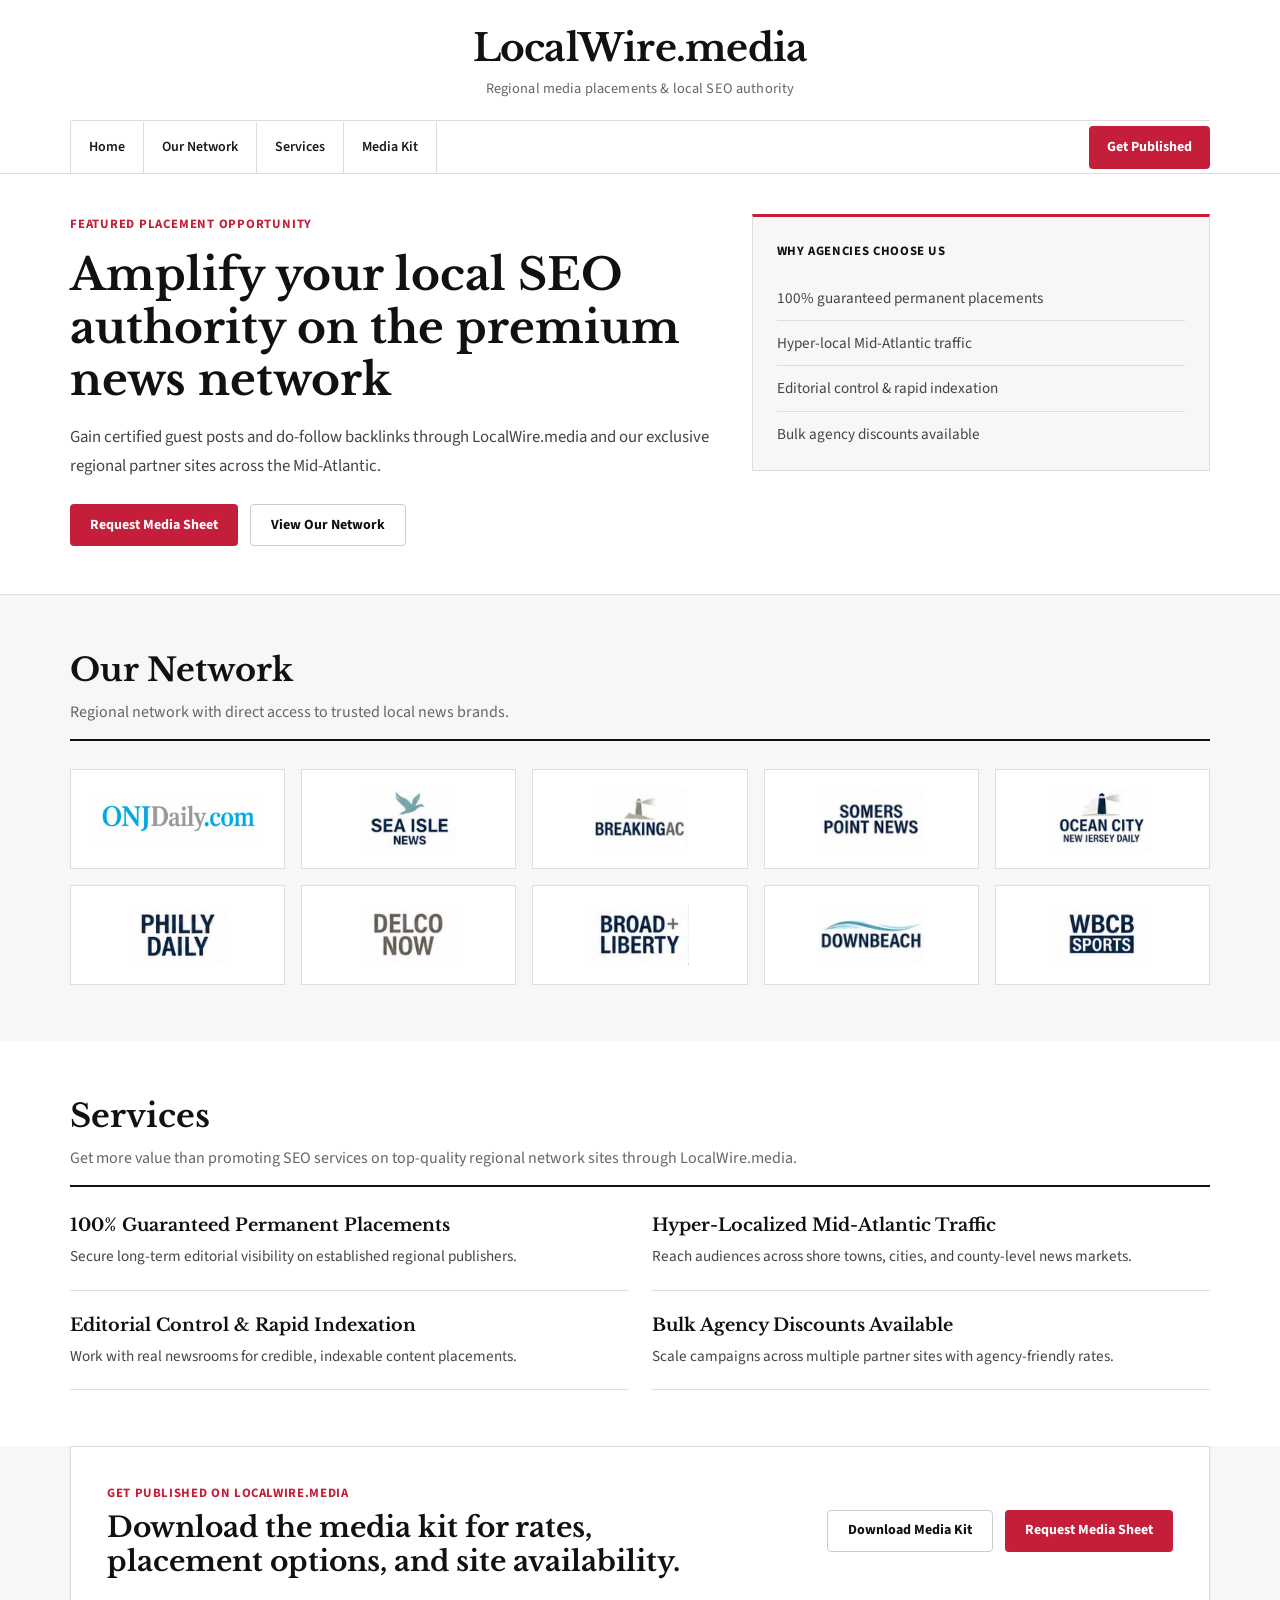
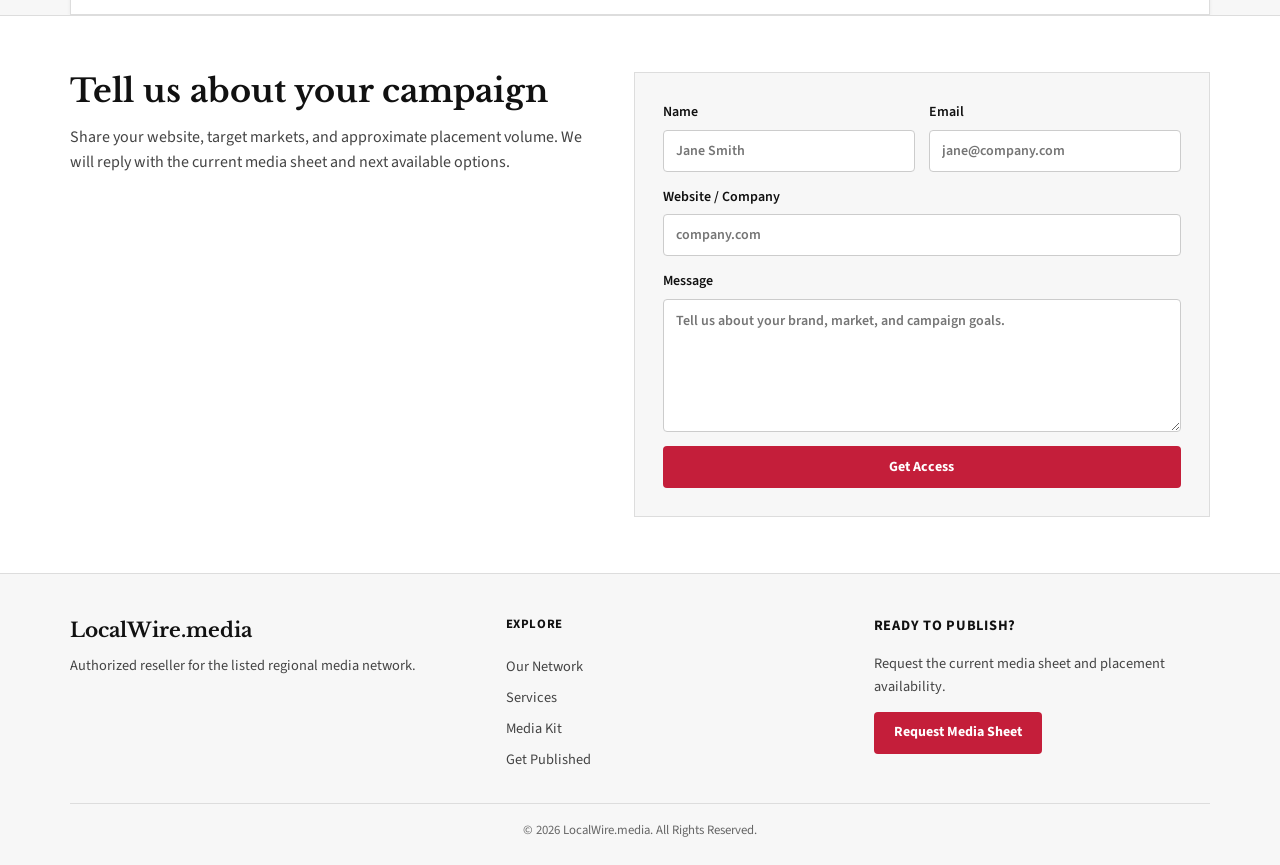
==== index.html @ 9fa38084 "Redesign landing page with Artist Weekly-inspired magazine layout Co-authored-by: Cursor <cursoragen" ====
<!DOCTYPE html>
<html lang="en">
  <head>
    <meta charset="UTF-8" />
    <meta name="viewport" content="width=device-width, initial-scale=1.0" />
    <meta
      name="description"
      content="Request curated media placements, local SEO visibility, and authority-building outreach on LocalWire.media and our Mid-Atlantic regional news network."
    />
    <title>LocalWire.media | Regional Media Placements</title>
    <link rel="canonical" href="https://www.localwire.media/" />
    <link rel="icon" href="assets/favicon.svg" type="image/svg+xml" />
    <meta property="og:type" content="website" />
    <meta property="og:url" content="https://www.localwire.media/" />
    <meta property="og:title" content="LocalWire.media | Regional Media Placements" />
    <meta
      property="og:description"
      content="Gain certified guest posts and do-follow backlinks through LocalWire.media and our exclusive regional partner sites."
    />
    <meta property="og:image" content="https://www.localwire.media/assets/localwire-news-logo.svg" />
    <meta name="twitter:card" content="summary" />
    <meta name="twitter:title" content="LocalWire.media | Regional Media Placements" />
    <meta
      name="twitter:description"
      content="Gain certified guest posts and do-follow backlinks through LocalWire.media and our exclusive regional partner sites."
    />
    <meta name="twitter:image" content="https://www.localwire.media/assets/localwire-news-logo.svg" />
    <link rel="preconnect" href="https://fonts.googleapis.com" />
    <link rel="preconnect" href="https://fonts.gstatic.com" crossorigin />
    <link
      href="https://fonts.googleapis.com/css2?family=Libre+Baskerville:wght@400;700&family=Source+Sans+3:wght@400;600;700&display=swap"
      rel="stylesheet"
    />
    <link rel="stylesheet" href="styles.css" />
  </head>
  <body>
    <a class="skip-link" href="#main-content">Skip to main content</a>

    <header class="site-header">
      <div class="container header-brand">
        <a class="brand" href="#top" aria-label="LocalWire.media home">
          <span class="brand-wordmark">LocalWire<span class="brand-tld">.media</span></span>
          <span class="brand-tagline">Regional media placements &amp; local SEO authority</span>
        </a>
      </div>
      <nav class="nav-bar" aria-label="Primary navigation">
        <div class="container nav-inner">
          <div class="nav-links" aria-label="Page sections">
            <a href="#top">Home</a>
            <a href="#network">Our Network</a>
            <a href="#services">Services</a>
            <a href="#media-kit">Media Kit</a>
          </div>
          <a class="nav-cta" href="#contact">Get Published</a>
        </div>
      </nav>
    </header>

    <main id="top">
      <section class="hero section" id="main-content" tabindex="-1">
        <div class="container hero-layout">
          <div class="hero-content reveal">
            <p class="trending-label">Featured placement opportunity</p>
            <h1>Amplify your local SEO authority on the premium news network</h1>
            <p class="hero-copy">
              Gain certified guest posts and do-follow backlinks through LocalWire.media and
              our exclusive regional partner sites across the Mid-Atlantic.
            </p>
            <div class="hero-actions">
              <a class="button button-primary" href="#contact">Request Media Sheet</a>
              <a class="button button-secondary" href="#network">View Our Network</a>
            </div>
          </div>
          <aside class="hero-aside reveal" aria-label="Quick highlights">
            <p class="aside-label">Why agencies choose us</p>
            <ul class="aside-list">
              <li>100% guaranteed permanent placements</li>
              <li>Hyper-local Mid-Atlantic traffic</li>
              <li>Editorial control &amp; rapid indexation</li>
              <li>Bulk agency discounts available</li>
            </ul>
          </aside>
        </div>
      </section>

      <section id="network" class="section network-section">
        <div class="container">
          <header class="section-heading reveal">
            <h2>Our Network</h2>
            <p>Regional network with direct access to trusted local news brands.</p>
          </header>
          <div class="logo-grid reveal" aria-label="Regional media network logos">
            <article class="logo-card">
              <img src="assets/ocnjdaily-com.png" alt="OCNJDaily.com logo" width="190" height="66" loading="lazy" decoding="async" />
            </article>
            <article class="logo-card">
              <img src="assets/sea-isle-news.jpg" alt="Sea Isle News logo" width="190" height="66" loading="lazy" decoding="async" />
            </article>
            <article class="logo-card">
              <img src="assets/breakingac.jpg" alt="BreakingAC logo" width="190" height="66" loading="lazy" decoding="async" />
            </article>
            <article class="logo-card">
              <img src="assets/somers-point-news.jpg" alt="Somers Point News logo" width="190" height="66" loading="lazy" decoding="async" />
            </article>
            <article class="logo-card">
              <img src="assets/ocean-city.jpg" alt="Ocean City media partner logo" width="190" height="66" loading="lazy" decoding="async" />
            </article>
            <article class="logo-card">
              <img src="assets/philly-daily.jpg" alt="Philly Daily logo" width="190" height="66" loading="lazy" decoding="async" />
            </article>
            <article class="logo-card">
              <img src="assets/delco-now.jpg" alt="Delco Now logo" width="190" height="66" loading="lazy" decoding="async" />
            </article>
            <article class="logo-card">
              <img src="assets/broad-liberty.jpg" alt="Broad + Liberty logo" width="190" height="66" loading="lazy" decoding="async" />
            </article>
            <article class="logo-card">
              <img src="assets/downbeach.jpg" alt="Downbeach media partner logo" width="190" height="66" loading="lazy" decoding="async" />
            </article>
            <article class="logo-card">
              <img src="assets/wbcb-sports.jpg" alt="WBCB Sports logo" width="190" height="66" loading="lazy" decoding="async" />
            </article>
          </div>
        </div>
      </section>

      <section id="services" class="section benefits-section">
        <div class="container">
          <header class="section-heading reveal">
            <h2>Services</h2>
            <p>
              Get more value than promoting SEO services on top-quality regional network
              sites through LocalWire.media.
            </p>
          </header>
          <div class="benefit-grid">
            <article class="benefit-card reveal">
              <h3>100% Guaranteed Permanent Placements</h3>
              <p>Secure long-term editorial visibility on established regional publishers.</p>
            </article>
            <article class="benefit-card reveal">
              <h3>Hyper-Localized Mid-Atlantic Traffic</h3>
              <p>Reach audiences across shore towns, cities, and county-level news markets.</p>
            </article>
            <article class="benefit-card reveal">
              <h3>Editorial Control &amp; Rapid Indexation</h3>
              <p>Work with real newsrooms for credible, indexable content placements.</p>
            </article>
            <article class="benefit-card reveal">
              <h3>Bulk Agency Discounts Available</h3>
              <p>Scale campaigns across multiple partner sites with agency-friendly rates.</p>
            </article>
          </div>
        </div>
      </section>

      <section id="media-kit" class="section media-kit-section">
        <div class="container publish-banner reveal">
          <div>
            <p class="publish-eyebrow">Get published on LocalWire.media</p>
            <h2>Download the media kit for rates, placement options, and site availability.</h2>
          </div>
          <div class="media-kit-actions">
            <a
              class="button button-outline"
              href="assets/LocalWire-Media-Kit-2026.pdf"
              download="LocalWire-Media-Kit-2026.pdf"
            >
              Download Media Kit
            </a>
            <a class="button button-primary" href="#contact">Request Media Sheet</a>
          </div>
        </div>
      </section>

      <section id="contact" class="section contact-section">
        <div class="container contact-layout">
          <div class="contact-copy reveal">
            <h2>Tell us about your campaign</h2>
            <p>
              Share your website, target markets, and approximate placement volume. We
              will reply with the current media sheet and next available options.
            </p>
          </div>

          <form
            class="lead-form contact-form reveal"
            action="https://api.web3forms.com/submit"
            method="POST"
            data-web3forms-form
          >
            <input
              type="hidden"
              name="access_key"
              value="350863e5-6368-47df-a6b2-18a434739c1e"
            />
            <input type="hidden" name="subject" value="New LocalWire Lead" />
            <input type="hidden" name="from_name" value="LocalWire Media Landing Page" />
            <input type="checkbox" name="botcheck" class="visually-hidden" tabindex="-1" autocomplete="off" />

            <label class="form-field">
              <span>Name</span>
              <input type="text" name="name" placeholder="Jane Smith" required autocomplete="name" />
            </label>
            <label class="form-field">
              <span>Email</span>
              <input type="email" name="email" placeholder="jane@company.com" required autocomplete="email" />
            </label>
            <label class="form-field form-field-wide">
              <span>Website / Company</span>
              <input type="text" name="website_company" placeholder="company.com" required autocomplete="organization" />
            </label>
            <label class="form-field form-field-wide">
              <span>Message</span>
              <textarea
                name="message"
                rows="5"
                placeholder="Tell us about your brand, market, and campaign goals."
                required
              ></textarea>
            </label>
            <button class="button button-primary button-full" type="submit">
              Get Access
            </button>
            <p class="form-status" data-form-status role="status" aria-live="polite"></p>
          </form>
        </div>
      </section>
    </main>

    <footer class="footer">
      <div class="container footer-grid">
        <div class="footer-brand">
          <p class="footer-logo">LocalWire.media</p>
          <p>Authorized reseller for the listed regional media network.</p>
        </div>
        <div class="footer-links">
          <p class="footer-heading">Explore</p>
          <a href="#network">Our Network</a>
          <a href="#services">Services</a>
          <a href="#media-kit">Media Kit</a>
          <a href="#contact">Get Published</a>
        </div>
        <div class="footer-cta">
          <p class="footer-heading">Ready to publish?</p>
          <p>Request the current media sheet and placement availability.</p>
          <a class="button button-primary" href="#contact">Request Media Sheet</a>
        </div>
      </div>
      <div class="container footer-legal">
        <p>&copy; <span data-year></span> LocalWire.media. All Rights Reserved.</p>
      </div>
    </footer>

    <script src="script.js"></script>
  </body>
</html>
---- styles.css ----
:root {
  --ink: #1a1a1a;
  --heading: #111111;
  --body: #444444;
  --muted: #666666;
  --line: #dddddd;
  --line-dark: #cccccc;
  --paper: #ffffff;
  --paper-alt: #f7f7f7;
  --accent: #c41e3a;
  --accent-dark: #a01830;
  --accent-soft: #fdf2f4;
  --white: #ffffff;
  --green: #15803d;
  --green-bg: #ecfdf5;
  --red: #dc2626;
  --red-bg: #fef2f2;
  --container: 1140px;
  --radius: 4px;
  --shadow: 0 1px 4px rgba(0, 0, 0, 0.06);
}

* {
  box-sizing: border-box;
}

html {
  scroll-behavior: smooth;
}

body {
  margin: 0;
  color: var(--body);
  background: var(--paper);
  font-family: "Source Sans 3", ui-sans-serif, system-ui, -apple-system, BlinkMacSystemFont, "Segoe UI",
    sans-serif;
  font-size: 1rem;
  line-height: 1.6;
}

a {
  color: inherit;
  text-decoration: none;
}

a:focus-visible,
button:focus-visible {
  outline: 2px solid var(--accent);
  outline-offset: 2px;
}

.skip-link {
  position: absolute;
  top: -48px;
  left: 16px;
  z-index: 30;
  padding: 10px 14px;
  border-radius: var(--radius);
  color: var(--white);
  background: var(--heading);
  font-size: 0.875rem;
  font-weight: 600;
}

.skip-link:focus {
  top: 16px;
}

#main-content:focus {
  outline: none;
}

.visually-hidden {
  position: absolute;
  width: 1px;
  height: 1px;
  margin: -1px;
  padding: 0;
  border: 0;
  overflow: hidden;
  clip: rect(0, 0, 0, 0);
  white-space: nowrap;
}

button,
input,
textarea {
  font: inherit;
}

.container {
  width: min(100% - 32px, var(--container));
  margin-inline: auto;
}

.section {
  padding: 56px 0;
}

/* Header ? Artist Weekly style centered masthead + nav bar */
.site-header {
  position: sticky;
  top: 0;
  z-index: 20;
  background: var(--paper);
  border-bottom: 1px solid var(--line);
}

.header-brand {
  padding: 28px 0 20px;
  text-align: center;
  border-bottom: 1px solid var(--line);
}

.brand {
  display: inline-flex;
  flex-direction: column;
  align-items: center;
  gap: 8px;
}

.brand-wordmark {
  color: var(--heading);
  font-family: "Libre Baskerville", Georgia, "Times New Roman", serif;
  font-size: clamp(1.75rem, 4vw, 2.35rem);
  font-weight: 700;
  line-height: 1.1;
  letter-spacing: -0.02em;
}

.brand-tld {
  font-weight: 700;
}

.brand-tagline {
  color: var(--muted);
  font-size: 0.9rem;
  font-weight: 400;
  letter-spacing: 0.01em;
}

.nav-bar {
  background: var(--paper);
}

.nav-inner {
  display: flex;
  align-items: center;
  justify-content: space-between;
  gap: 16px;
  min-height: 52px;
}

.nav-links {
  display: flex;
  align-items: center;
  flex-wrap: wrap;
  gap: 0;
}

.nav-links a {
  padding: 14px 18px;
  color: var(--ink);
  font-size: 0.875rem;
  font-weight: 600;
  border-right: 1px solid var(--line);
  transition: color 160ms ease, background 160ms ease;
}

.nav-links a:first-child {
  border-left: 1px solid var(--line);
}

.nav-links a:hover {
  color: var(--accent);
  background: var(--paper-alt);
}

.nav-cta {
  flex-shrink: 0;
  padding: 10px 18px;
  border-radius: var(--radius);
  color: var(--white);
  background: var(--accent);
  font-size: 0.875rem;
  font-weight: 700;
  transition: background 160ms ease;
}

.nav-cta:hover {
  background: var(--accent-dark);
}

/* Hero ? magazine featured story layout */
.hero {
  padding: 40px 0 48px;
  background: var(--paper);
  border-bottom: 1px solid var(--line);
}

.hero-layout {
  display: grid;
  grid-template-columns: 1.4fr 1fr;
  gap: 40px;
  align-items: start;
}

.trending-label {
  margin: 0 0 14px;
  color: var(--accent);
  font-size: 0.8rem;
  font-weight: 700;
  letter-spacing: 0.06em;
  text-transform: uppercase;
}

h1,
h2,
h3 {
  overflow-wrap: break-word;
  color: var(--heading);
  font-family: "Libre Baskerville", Georgia, "Times New Roman", serif;
  font-weight: 700;
  line-height: 1.2;
}

h1 {
  margin: 0;
  font-size: clamp(1.85rem, 3.5vw, 2.75rem);
}

h2 {
  margin: 0;
  font-size: clamp(1.5rem, 2.5vw, 2rem);
}

h3 {
  margin: 0 0 8px;
  font-size: 1.1rem;
}

.hero-copy {
  margin: 16px 0 0;
  color: var(--body);
  font-size: 1.05rem;
  line-height: 1.7;
}

.hero-actions {
  display: flex;
  flex-wrap: wrap;
  gap: 12px;
  margin-top: 24px;
}

.hero-aside {
  padding: 24px;
  border: 1px solid var(--line);
  border-top: 3px solid var(--accent);
  background: var(--paper-alt);
}

.aside-label {
  margin: 0 0 14px;
  color: var(--heading);
  font-size: 0.8rem;
  font-weight: 700;
  letter-spacing: 0.05em;
  text-transform: uppercase;
}

.aside-list {
  margin: 0;
  padding: 0;
  list-style: none;
}

.aside-list li {
  padding: 10px 0;
  border-bottom: 1px solid var(--line);
  color: var(--body);
  font-size: 0.95rem;
}

.aside-list li:last-child {
  border-bottom: 0;
  padding-bottom: 0;
}

/* Buttons */
.button {
  display: inline-flex;
  align-items: center;
  justify-content: center;
  min-height: 42px;
  padding: 0 20px;
  border: 0;
  border-radius: var(--radius);
  cursor: pointer;
  font-size: 0.875rem;
  font-weight: 700;
  text-align: center;
  transition: background 160ms ease, color 160ms ease, border-color 160ms ease;
}

.button-primary {
  color: var(--white);
  background: var(--accent);
}

.button-primary:hover {
  background: var(--accent-dark);
}

.button-secondary {
  color: var(--heading);
  border: 1px solid var(--line-dark);
  background: var(--white);
}

.button-secondary:hover {
  border-color: var(--heading);
}

.button-outline {
  color: var(--heading);
  border: 1px solid var(--line-dark);
  background: var(--white);
}

.button-outline:hover {
  border-color: var(--heading);
}

.button-full {
  width: 100%;
}

.button:disabled {
  cursor: wait;
  opacity: 0.7;
}

/* Section headings */
.section-heading {
  margin-bottom: 28px;
  padding-bottom: 14px;
  border-bottom: 2px solid var(--heading);
}

.section-heading p {
  margin: 10px 0 0;
  color: var(--muted);
  font-size: 1rem;
}

/* Network logos */
.network-section {
  background: var(--paper-alt);
}

.logo-grid {
  display: grid;
  grid-template-columns: repeat(5, minmax(0, 1fr));
  gap: 16px;
}

.logo-card {
  display: flex;
  align-items: center;
  justify-content: center;
  min-height: 100px;
  padding: 16px;
  border: 1px solid var(--line);
  background: var(--white);
}

.logo-card img {
  display: block;
  width: 100%;
  max-width: 170px;
  height: 60px;
  object-fit: contain;
}

/* Services ? magazine category cards */
.benefits-section {
  background: var(--paper);
}

.benefit-grid {
  display: grid;
  grid-template-columns: repeat(2, minmax(0, 1fr));
  gap: 24px;
}

.benefit-card {
  padding: 0 0 20px;
  border-bottom: 1px solid var(--line);
}

.benefit-card p {
  margin: 0;
  color: var(--body);
  font-size: 0.95rem;
  line-height: 1.65;
}

/* Media kit ? Get Published banner */
.media-kit-section {
  padding: 0;
  background: var(--paper-alt);
}

.publish-banner {
  display: flex;
  align-items: center;
  justify-content: space-between;
  gap: 24px;
  padding: 36px;
  border: 1px solid var(--line);
  background: var(--white);
  box-shadow: var(--shadow);
}

.publish-eyebrow {
  margin: 0 0 8px;
  color: var(--accent);
  font-size: 0.8rem;
  font-weight: 700;
  letter-spacing: 0.05em;
  text-transform: uppercase;
}

.publish-banner h2 {
  max-width: 640px;
  font-size: clamp(1.35rem, 2.2vw, 1.75rem);
}

.media-kit-actions {
  display: flex;
  flex-wrap: wrap;
  gap: 12px;
  flex: 0 0 auto;
}

/* Contact */
.contact-section {
  background: var(--paper);
  border-top: 1px solid var(--line);
}

.contact-layout {
  display: grid;
  grid-template-columns: 1fr 1.1fr;
  gap: 40px;
  align-items: start;
}

.contact-copy p {
  margin: 14px 0 0;
  color: var(--body);
}

.contact-form {
  display: grid;
  grid-template-columns: repeat(2, minmax(0, 1fr));
  gap: 14px;
  padding: 28px;
  border: 1px solid var(--line);
  background: var(--paper-alt);
}

.lead-form label {
  display: grid;
  gap: 6px;
  color: var(--heading);
  font-size: 0.875rem;
  font-weight: 600;
}

.lead-form input,
.lead-form textarea {
  width: 100%;
  border: 1px solid var(--line-dark);
  border-radius: var(--radius);
  color: var(--ink);
  background: var(--white);
  outline: none;
  transition: border-color 160ms ease;
}

.lead-form input {
  min-height: 42px;
  padding: 0 12px;
}

.lead-form textarea {
  min-height: 100px;
  resize: vertical;
  padding: 10px 12px;
}

.lead-form input:focus,
.lead-form textarea:focus {
  border-color: var(--accent);
}

.form-field-wide,
.contact-form .button-full,
.contact-form .form-status {
  grid-column: 1 / -1;
}

.form-status {
  display: none;
  margin: 0;
  padding: 12px;
  border-radius: var(--radius);
  font-size: 0.875rem;
  font-weight: 600;
  text-align: center;
}

.form-status.is-visible {
  display: block;
}

.form-status.is-success {
  border: 1px solid rgba(21, 128, 61, 0.2);
  color: var(--green);
  background: var(--green-bg);
}

.form-status.is-error {
  border: 1px solid rgba(220, 38, 38, 0.2);
  color: var(--red);
  background: var(--red-bg);
}

/* Footer */
.footer {
  color: var(--body);
  background: var(--paper-alt);
  border-top: 1px solid var(--line);
}

.footer-grid {
  display: grid;
  grid-template-columns: 1.2fr 1fr 1fr;
  gap: 32px;
  padding: 40px 0 32px;
}

.footer-logo {
  margin: 0 0 8px;
  color: var(--heading);
  font-family: "Libre Baskerville", Georgia, serif;
  font-size: 1.25rem;
  font-weight: 700;
}

.footer-brand p:last-child {
  margin: 0;
  font-size: 0.9rem;
}

.footer-heading {
  margin: 0 0 12px;
  color: var(--heading);
  font-size: 0.8rem;
  font-weight: 700;
  letter-spacing: 0.05em;
  text-transform: uppercase;
}

.footer-links {
  display: grid;
  gap: 8px;
}

.footer-links a {
  color: var(--body);
  font-size: 0.9rem;
}

.footer-links a:hover {
  color: var(--accent);
}

.footer-cta p {
  margin: 0 0 14px;
  font-size: 0.9rem;
}

.footer-legal {
  padding: 16px 0 24px;
  border-top: 1px solid var(--line);
  text-align: center;
}

.footer-legal p {
  margin: 0;
  color: var(--muted);
  font-size: 0.8rem;
}

/* Reveal animation */
.reveal {
  opacity: 0;
  transform: translateY(12px);
  transition: opacity 400ms ease, transform 400ms ease;
}

.reveal.is-visible {
  opacity: 1;
  transform: none;
}

@media (max-width: 1024px) {
  .hero-layout,
  .contact-layout {
    grid-template-columns: 1fr;
  }

  .logo-grid {
    grid-template-columns: repeat(3, minmax(0, 1fr));
  }

  .footer-grid {
    grid-template-columns: 1fr 1fr;
  }
}

@media (max-width: 720px) {
  .section {
    padding: 40px 0;
  }

  .header-brand {
    padding: 20px 0 16px;
  }

  .nav-inner {
    flex-direction: column;
    align-items: stretch;
    padding: 12px 0;
    gap: 12px;
  }

  .nav-links {
    display: grid;
    grid-template-columns: repeat(2, minmax(0, 1fr));
  }

  .nav-links a {
    border: 1px solid var(--line);
    text-align: center;
    padding: 10px 8px;
  }

  .nav-links a:first-child {
    border-left: 1px solid var(--line);
  }

  .nav-cta {
    text-align: center;
    padding: 12px;
  }

  .hero-actions {
    flex-direction: column;
  }

  .hero-actions .button {
    width: 100%;
  }

  .logo-grid {
    grid-template-columns: repeat(2, minmax(0, 1fr));
    gap: 12px;
  }

  .benefit-grid {
    grid-template-columns: 1fr;
  }

  .publish-banner {
    flex-direction: column;
    align-items: flex-start;
    padding: 24px;
  }

  .media-kit-actions {
    width: 100%;
  }

  .media-kit-actions .button {
    width: 100%;
  }

  .contact-form {
    grid-template-columns: 1fr;
    padding: 20px;
  }

  .footer-grid {
    grid-template-columns: 1fr;
    gap: 24px;
  }
}

@media (prefers-reduced-motion: reduce) {
  html {
    scroll-behavior: auto;
  }

  .reveal {
    opacity: 1;
    transform: none;
    transition: none;
  }

  *,
  *::before,
  *::after {
    animation-duration: 1ms !important;
    animation-iteration-count: 1 !important;
    scroll-behavior: auto !important;
    transition-duration: 1ms !important;
  }
}
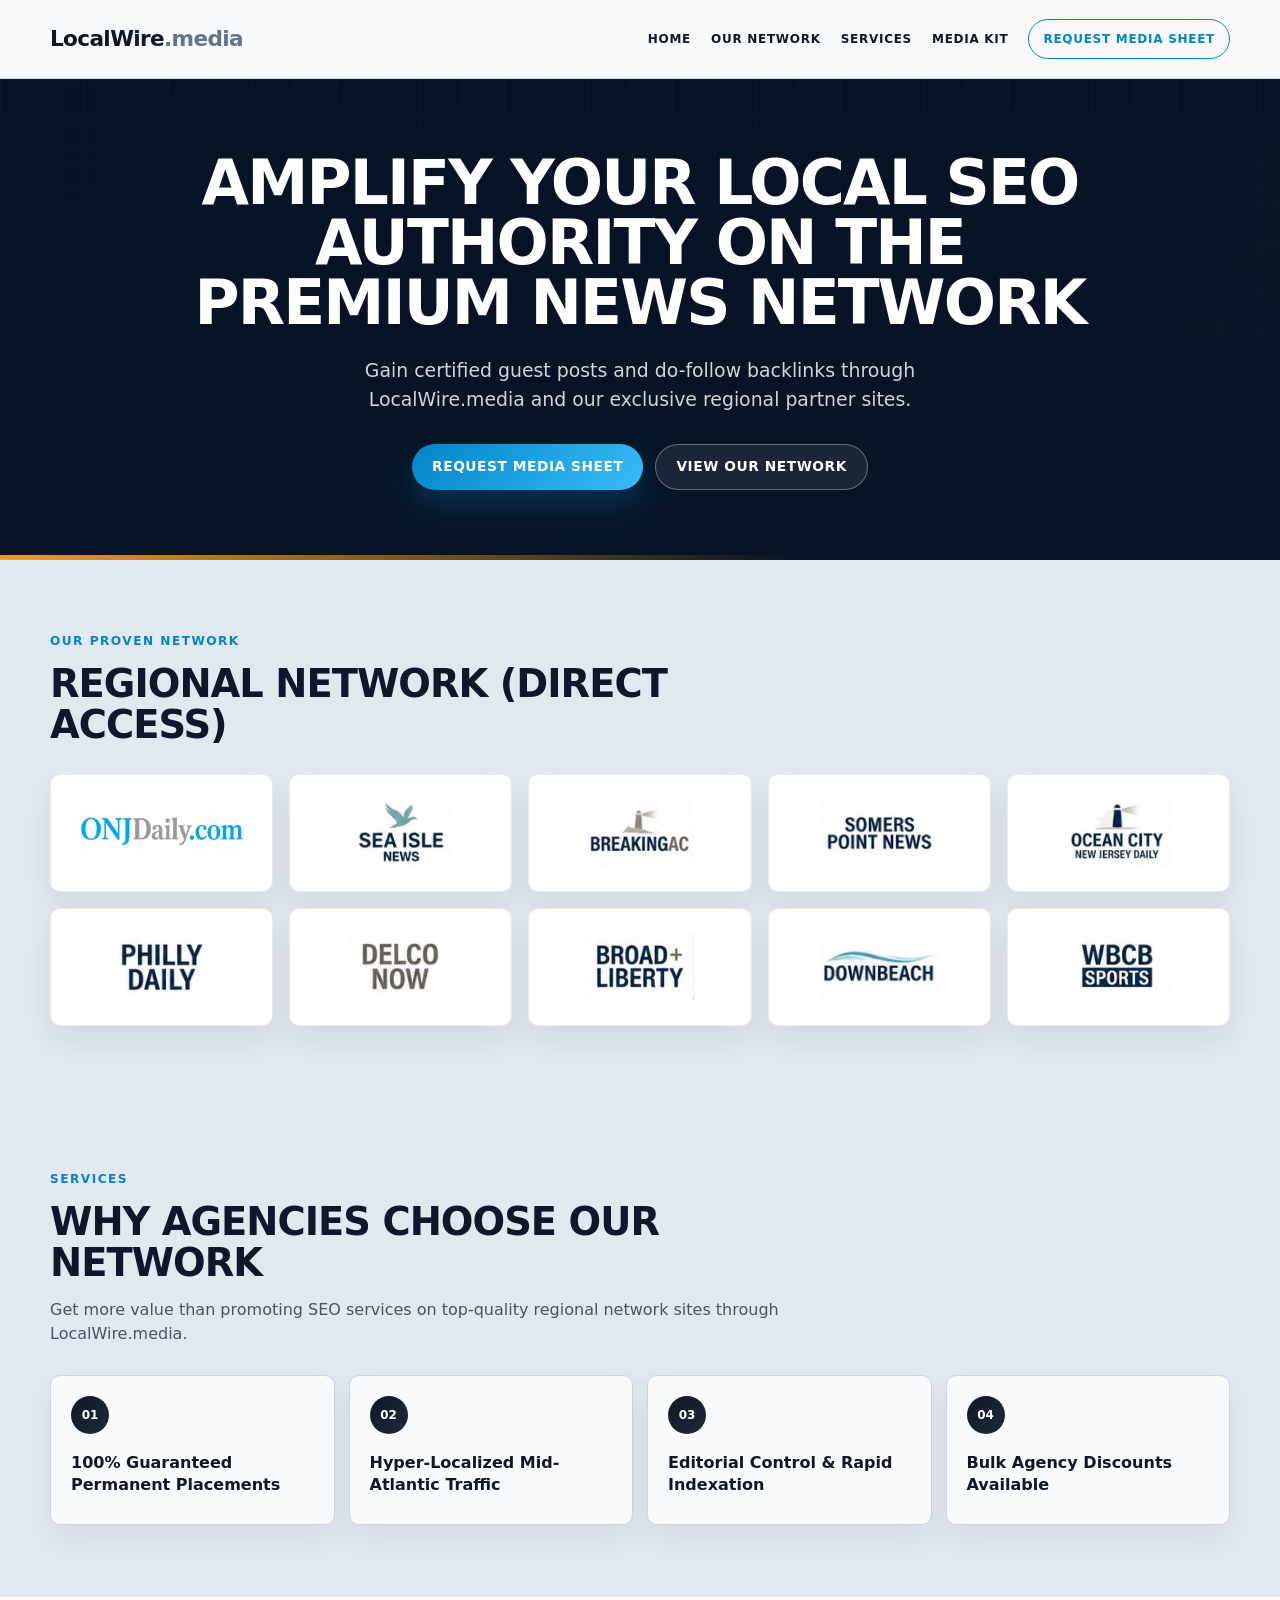
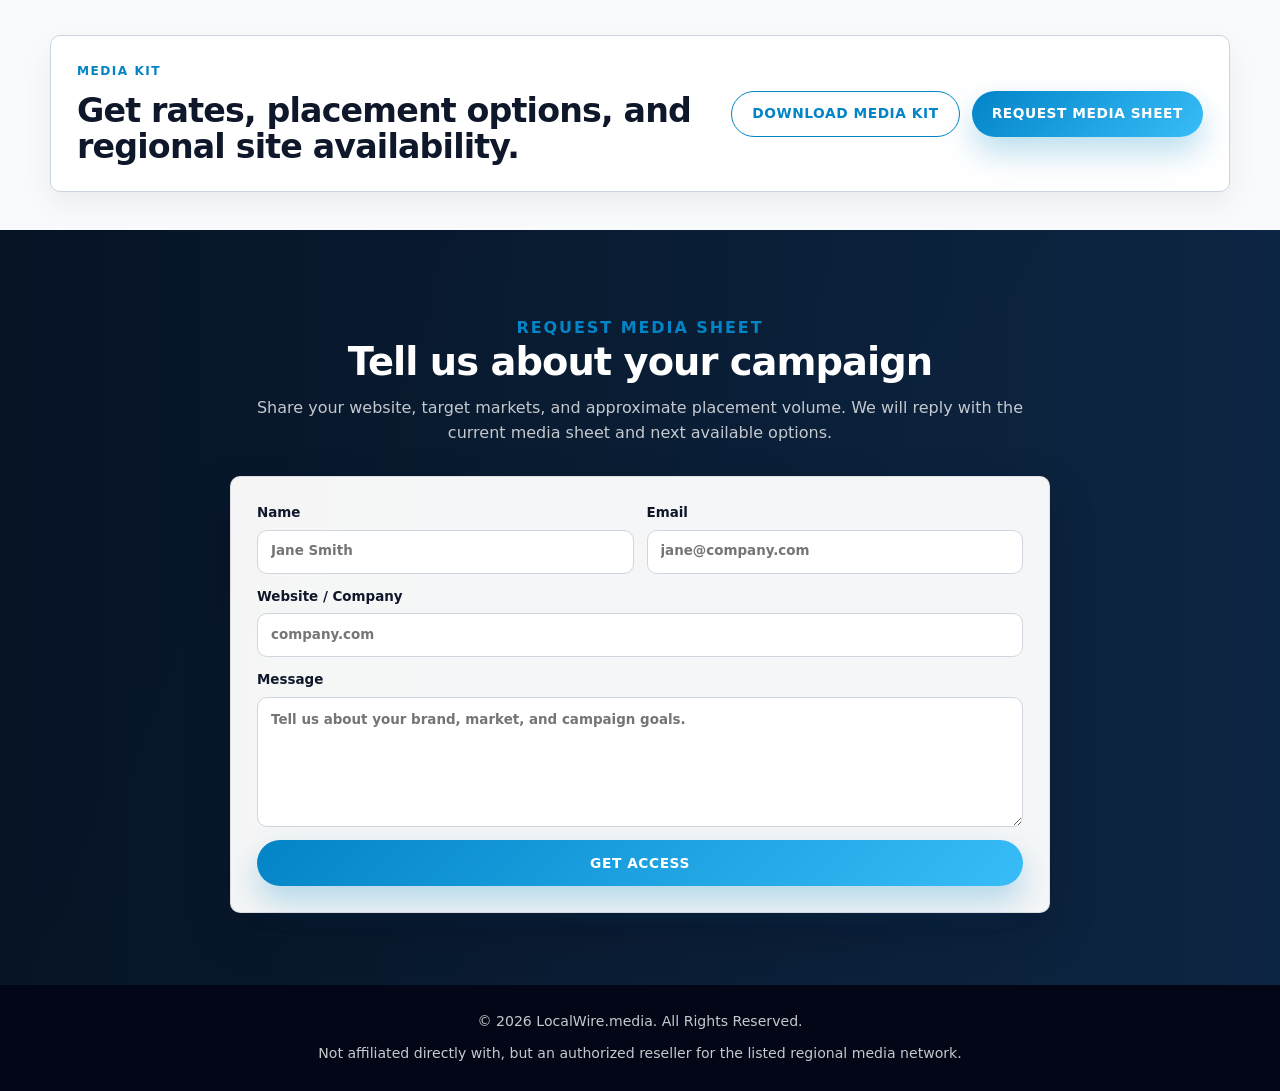
==== commit 3dced2d1: "Revert Artist Weekly redesign and restore LocalWire theme Co-authored-by: Cursor <cursoragent@cursor" ====
--- a/index.html
+++ b/index.html
@@ -25,70 +25,50 @@
       content="Gain certified guest posts and do-follow backlinks through LocalWire.media and our exclusive regional partner sites."
     />
     <meta name="twitter:image" content="https://www.localwire.media/assets/localwire-news-logo.svg" />
-    <link rel="preconnect" href="https://fonts.googleapis.com" />
-    <link rel="preconnect" href="https://fonts.gstatic.com" crossorigin />
-    <link
-      href="https://fonts.googleapis.com/css2?family=Libre+Baskerville:wght@400;700&family=Source+Sans+3:wght@400;600;700&display=swap"
-      rel="stylesheet"
-    />
     <link rel="stylesheet" href="styles.css" />
   </head>
   <body>
     <a class="skip-link" href="#main-content">Skip to main content</a>
 
     <header class="site-header">
-      <div class="container header-brand">
+      <nav class="nav" aria-label="Primary navigation">
         <a class="brand" href="#top" aria-label="LocalWire.media home">
           <span class="brand-wordmark">LocalWire<span class="brand-tld">.media</span></span>
-          <span class="brand-tagline">Regional media placements &amp; local SEO authority</span>
         </a>
-      </div>
-      <nav class="nav-bar" aria-label="Primary navigation">
-        <div class="container nav-inner">
-          <div class="nav-links" aria-label="Page sections">
-            <a href="#top">Home</a>
-            <a href="#network">Our Network</a>
-            <a href="#services">Services</a>
-            <a href="#media-kit">Media Kit</a>
-          </div>
-          <a class="nav-cta" href="#contact">Get Published</a>
+        <div class="nav-links" aria-label="Page sections">
+          <a href="#top">HOME</a>
+          <a href="#network">OUR NETWORK</a>
+          <a href="#services">SERVICES</a>
+          <a href="#media-kit">MEDIA KIT</a>
+          <a class="nav-cta" href="#contact">REQUEST MEDIA SHEET</a>
         </div>
       </nav>
     </header>
 
     <main id="top">
       <section class="hero section" id="main-content" tabindex="-1">
-        <div class="container hero-layout">
+        <div class="hero-bg" aria-hidden="true"></div>
+        <div class="container hero-grid">
           <div class="hero-content reveal">
-            <p class="trending-label">Featured placement opportunity</p>
-            <h1>Amplify your local SEO authority on the premium news network</h1>
+            <h1>AMPLIFY YOUR LOCAL SEO AUTHORITY ON THE PREMIUM NEWS NETWORK</h1>
             <p class="hero-copy">
               Gain certified guest posts and do-follow backlinks through LocalWire.media and
-              our exclusive regional partner sites across the Mid-Atlantic.
+              our exclusive regional partner sites.
             </p>
             <div class="hero-actions">
-              <a class="button button-primary" href="#contact">Request Media Sheet</a>
-              <a class="button button-secondary" href="#network">View Our Network</a>
+              <a class="button button-primary" href="#contact">REQUEST MEDIA SHEET</a>
+              <a class="button button-secondary" href="#network">VIEW OUR NETWORK</a>
             </div>
           </div>
-          <aside class="hero-aside reveal" aria-label="Quick highlights">
-            <p class="aside-label">Why agencies choose us</p>
-            <ul class="aside-list">
-              <li>100% guaranteed permanent placements</li>
-              <li>Hyper-local Mid-Atlantic traffic</li>
-              <li>Editorial control &amp; rapid indexation</li>
-              <li>Bulk agency discounts available</li>
-            </ul>
-          </aside>
         </div>
       </section>
 
       <section id="network" class="section network-section">
         <div class="container">
-          <header class="section-heading reveal">
-            <h2>Our Network</h2>
-            <p>Regional network with direct access to trusted local news brands.</p>
-          </header>
+          <div class="section-heading reveal">
+            <p class="eyebrow">OUR PROVEN NETWORK</p>
+            <h2>REGIONAL NETWORK (DIRECT ACCESS)</h2>
+          </div>
           <div class="logo-grid reveal" aria-label="Regional media network logos">
             <article class="logo-card">
               <img src="assets/ocnjdaily-com.png" alt="OCNJDaily.com logo" width="190" height="66" loading="lazy" decoding="async" />
@@ -126,39 +106,40 @@
 
       <section id="services" class="section benefits-section">
         <div class="container">
-          <header class="section-heading reveal">
-            <h2>Services</h2>
+          <div class="section-heading reveal">
+            <p class="eyebrow">Services</p>
+            <h2>WHY AGENCIES CHOOSE OUR NETWORK</h2>
             <p>
               Get more value than promoting SEO services on top-quality regional network
               sites through LocalWire.media.
             </p>
-          </header>
+          </div>
           <div class="benefit-grid">
             <article class="benefit-card reveal">
+              <span class="benefit-icon" aria-hidden="true">01</span>
               <h3>100% Guaranteed Permanent Placements</h3>
-              <p>Secure long-term editorial visibility on established regional publishers.</p>
-            </article>
-            <article class="benefit-card reveal">
+            </article>
+            <article class="benefit-card reveal">
+              <span class="benefit-icon" aria-hidden="true">02</span>
               <h3>Hyper-Localized Mid-Atlantic Traffic</h3>
-              <p>Reach audiences across shore towns, cities, and county-level news markets.</p>
-            </article>
-            <article class="benefit-card reveal">
+            </article>
+            <article class="benefit-card reveal">
+              <span class="benefit-icon" aria-hidden="true">03</span>
               <h3>Editorial Control &amp; Rapid Indexation</h3>
-              <p>Work with real newsrooms for credible, indexable content placements.</p>
-            </article>
-            <article class="benefit-card reveal">
+            </article>
+            <article class="benefit-card reveal">
+              <span class="benefit-icon" aria-hidden="true">04</span>
               <h3>Bulk Agency Discounts Available</h3>
-              <p>Scale campaigns across multiple partner sites with agency-friendly rates.</p>
             </article>
           </div>
         </div>
       </section>
 
       <section id="media-kit" class="section media-kit-section">
-        <div class="container publish-banner reveal">
+        <div class="container media-kit-panel reveal">
           <div>
-            <p class="publish-eyebrow">Get published on LocalWire.media</p>
-            <h2>Download the media kit for rates, placement options, and site availability.</h2>
+            <p class="eyebrow">Media kit</p>
+            <h2>Get rates, placement options, and regional site availability.</h2>
           </div>
           <div class="media-kit-actions">
             <a
@@ -166,16 +147,17 @@
               href="assets/LocalWire-Media-Kit-2026.pdf"
               download="LocalWire-Media-Kit-2026.pdf"
             >
-              Download Media Kit
+              DOWNLOAD MEDIA KIT
             </a>
-            <a class="button button-primary" href="#contact">Request Media Sheet</a>
+            <a class="button button-primary" href="#contact">REQUEST MEDIA SHEET</a>
           </div>
         </div>
       </section>
 
       <section id="contact" class="section contact-section">
-        <div class="container contact-layout">
+        <div class="container contact-stack">
           <div class="contact-copy reveal">
+            <p class="eyebrow">Request media sheet</p>
             <h2>Tell us about your campaign</h2>
             <p>
               Share your website, target markets, and approximate placement volume. We
@@ -220,7 +202,7 @@
               ></textarea>
             </label>
             <button class="button button-primary button-full" type="submit">
-              Get Access
+              GET ACCESS
             </button>
             <p class="form-status" data-form-status role="status" aria-live="polite"></p>
           </form>
@@ -229,26 +211,12 @@
     </main>
 
     <footer class="footer">
-      <div class="container footer-grid">
-        <div class="footer-brand">
-          <p class="footer-logo">LocalWire.media</p>
-          <p>Authorized reseller for the listed regional media network.</p>
-        </div>
-        <div class="footer-links">
-          <p class="footer-heading">Explore</p>
-          <a href="#network">Our Network</a>
-          <a href="#services">Services</a>
-          <a href="#media-kit">Media Kit</a>
-          <a href="#contact">Get Published</a>
-        </div>
-        <div class="footer-cta">
-          <p class="footer-heading">Ready to publish?</p>
-          <p>Request the current media sheet and placement availability.</p>
-          <a class="button button-primary" href="#contact">Request Media Sheet</a>
-        </div>
-      </div>
-      <div class="container footer-legal">
+      <div class="container footer-inner">
         <p>&copy; <span data-year></span> LocalWire.media. All Rights Reserved.</p>
+        <p>
+          Not affiliated directly with, but an authorized reseller for the listed regional
+          media network.
+        </p>
       </div>
     </footer>
 
--- a/styles.css
+++ b/styles.css
@@ -1,23 +1,23 @@
 :root {
-  --ink: #1a1a1a;
-  --heading: #111111;
-  --body: #444444;
-  --muted: #666666;
-  --line: #dddddd;
-  --line-dark: #cccccc;
-  --paper: #ffffff;
-  --paper-alt: #f7f7f7;
-  --accent: #c41e3a;
-  --accent-dark: #a01830;
-  --accent-soft: #fdf2f4;
+  --ink: #0f172a;
+  --navy: #020617;
+  --navy-2: #111827;
+  --blue: #0284c7;
+  --blue-2: #38bdf8;
+  --wire: #f59e0b;
+  --wire-2: #fbbf24;
+  --paper: #f8fafc;
+  --stone: #e2e8f0;
+  --line: #cbd5e1;
+  --muted: #64748b;
   --white: #ffffff;
   --green: #15803d;
   --green-bg: #ecfdf5;
   --red: #dc2626;
   --red-bg: #fef2f2;
-  --container: 1140px;
-  --radius: 4px;
-  --shadow: 0 1px 4px rgba(0, 0, 0, 0.06);
+  --shadow: 0 20px 48px rgba(2, 6, 23, 0.18);
+  --container: 1180px;
+  --radius: 10px;
 }
 
 * {
@@ -30,12 +30,11 @@
 
 body {
   margin: 0;
-  color: var(--body);
+  color: var(--ink);
   background: var(--paper);
-  font-family: "Source Sans 3", ui-sans-serif, system-ui, -apple-system, BlinkMacSystemFont, "Segoe UI",
+  font-family: Inter, ui-sans-serif, system-ui, -apple-system, BlinkMacSystemFont, "Segoe UI",
     sans-serif;
-  font-size: 1rem;
-  line-height: 1.6;
+  line-height: 1.55;
 }
 
 a {
@@ -45,8 +44,8 @@
 
 a:focus-visible,
 button:focus-visible {
-  outline: 2px solid var(--accent);
-  outline-offset: 2px;
+  outline: 3px solid var(--blue);
+  outline-offset: 3px;
 }
 
 .skip-link {
@@ -57,9 +56,9 @@
   padding: 10px 14px;
   border-radius: var(--radius);
   color: var(--white);
-  background: var(--heading);
-  font-size: 0.875rem;
-  font-weight: 600;
+  background: var(--navy);
+  font-size: 0.86rem;
+  font-weight: 800;
 }
 
 .skip-link:focus {
@@ -89,247 +88,225 @@
 }
 
 .container {
-  width: min(100% - 32px, var(--container));
+  width: min(100% - 40px, var(--container));
   margin-inline: auto;
 }
 
 .section {
-  padding: 56px 0;
-}
-
-/* Header ? Artist Weekly style centered masthead + nav bar */
+  padding: 72px 0;
+}
+
 .site-header {
   position: sticky;
   top: 0;
   z-index: 20;
-  background: var(--paper);
   border-bottom: 1px solid var(--line);
-}
-
-.header-brand {
-  padding: 28px 0 20px;
-  text-align: center;
-  border-bottom: 1px solid var(--line);
-}
-
-.brand {
-  display: inline-flex;
-  flex-direction: column;
-  align-items: center;
-  gap: 8px;
-}
-
-.brand-wordmark {
-  color: var(--heading);
-  font-family: "Libre Baskerville", Georgia, "Times New Roman", serif;
-  font-size: clamp(1.75rem, 4vw, 2.35rem);
-  font-weight: 700;
-  line-height: 1.1;
-  letter-spacing: -0.02em;
-}
-
-.brand-tld {
-  font-weight: 700;
-}
-
-.brand-tagline {
-  color: var(--muted);
-  font-size: 0.9rem;
-  font-weight: 400;
-  letter-spacing: 0.01em;
-}
-
-.nav-bar {
-  background: var(--paper);
-}
-
-.nav-inner {
+  background: rgba(248, 250, 252, 0.94);
+  backdrop-filter: blur(16px);
+}
+
+.nav {
   display: flex;
   align-items: center;
   justify-content: space-between;
-  gap: 16px;
-  min-height: 52px;
+  gap: 24px;
+  width: min(100% - 40px, var(--container));
+  min-height: 78px;
+  margin-inline: auto;
+}
+
+.brand {
+  display: inline-flex;
+  align-items: center;
+  flex: 0 0 auto;
+}
+
+.brand-wordmark {
+  color: var(--ink);
+  font-size: 1.35rem;
+  font-weight: 800;
+  letter-spacing: -0.03em;
+  line-height: 1;
+}
+
+.brand-tld {
+  color: var(--muted);
+  font-weight: 700;
 }
 
 .nav-links {
   display: flex;
   align-items: center;
-  flex-wrap: wrap;
-  gap: 0;
+  justify-content: flex-end;
+  gap: 20px;
+  color: var(--ink);
+  font-size: 0.75rem;
+  font-weight: 850;
+  letter-spacing: 0.06em;
+  white-space: nowrap;
 }
 
 .nav-links a {
-  padding: 14px 18px;
-  color: var(--ink);
-  font-size: 0.875rem;
-  font-weight: 600;
-  border-right: 1px solid var(--line);
-  transition: color 160ms ease, background 160ms ease;
-}
-
-.nav-links a:first-child {
-  border-left: 1px solid var(--line);
+  padding: 10px 0;
+  transition: color 180ms ease;
 }
 
 .nav-links a:hover {
-  color: var(--accent);
-  background: var(--paper-alt);
+  color: var(--blue);
 }
 
 .nav-cta {
-  flex-shrink: 0;
-  padding: 10px 18px;
-  border-radius: var(--radius);
+  padding: 10px 14px !important;
+  border: 1px solid var(--blue);
+  border-radius: 999px;
+  color: var(--blue);
+}
+
+.hero {
+  position: relative;
+  overflow: hidden;
+  padding: 74px 0 70px;
   color: var(--white);
-  background: var(--accent);
-  font-size: 0.875rem;
-  font-weight: 700;
-  transition: background 160ms ease;
-}
-
-.nav-cta:hover {
-  background: var(--accent-dark);
-}
-
-/* Hero ? magazine featured story layout */
-.hero {
-  padding: 40px 0 48px;
-  background: var(--paper);
-  border-bottom: 1px solid var(--line);
-}
-
-.hero-layout {
+  background:
+    linear-gradient(90deg, rgba(7, 20, 38, 0.95), rgba(7, 20, 38, 0.82)),
+    repeating-linear-gradient(0deg, rgba(255, 255, 255, 0.04) 0 1px, transparent 1px 34px),
+    linear-gradient(135deg, var(--navy), var(--navy-2));
+}
+
+.hero::after {
+  content: "";
+  position: absolute;
+  inset: auto 0 0;
+  height: 5px;
+  background: linear-gradient(90deg, var(--wire), transparent 62%);
+}
+
+.hero-bg {
+  position: absolute;
+  inset: 0;
+  opacity: 0.28;
+  background-image:
+    linear-gradient(rgba(255, 255, 255, 0.08) 1px, transparent 1px),
+    linear-gradient(90deg, rgba(255, 255, 255, 0.08) 1px, transparent 1px);
+  background-size: 42px 42px;
+  mask-image: linear-gradient(to bottom, #000, transparent 84%);
+}
+
+.hero-grid {
+  position: relative;
   display: grid;
-  grid-template-columns: 1.4fr 1fr;
-  gap: 40px;
-  align-items: start;
-}
-
-.trending-label {
-  margin: 0 0 14px;
-  color: var(--accent);
-  font-size: 0.8rem;
-  font-weight: 700;
-  letter-spacing: 0.06em;
+  justify-items: center;
+}
+
+.hero-content {
+  max-width: 980px;
+  text-align: center;
+}
+
+.eyebrow {
+  margin: 0 0 12px;
+  color: var(--wire);
+  font-size: 0.76rem;
+  font-weight: 900;
+  letter-spacing: 0.12em;
   text-transform: uppercase;
 }
 
 h1,
 h2,
-h3 {
+h3,
+p {
   overflow-wrap: break-word;
-  color: var(--heading);
-  font-family: "Libre Baskerville", Georgia, "Times New Roman", serif;
-  font-weight: 700;
-  line-height: 1.2;
 }
 
 h1 {
   margin: 0;
-  font-size: clamp(1.85rem, 3.5vw, 2.75rem);
+  max-width: 980px;
+  font-family: Inter, ui-sans-serif, system-ui, -apple-system, BlinkMacSystemFont, "Segoe UI",
+    sans-serif;
+  font-size: clamp(2.5rem, 4.8vw, 4.35rem);
+  font-weight: 900;
+  line-height: 0.98;
+  letter-spacing: -0.03em;
 }
 
 h2 {
   margin: 0;
-  font-size: clamp(1.5rem, 2.5vw, 2rem);
+  color: var(--ink);
+  font-family: Inter, ui-sans-serif, system-ui, -apple-system, BlinkMacSystemFont, "Segoe UI",
+    sans-serif;
+  font-size: clamp(1.85rem, 3vw, 2.85rem);
+  font-weight: 800;
+  line-height: 1.08;
+  letter-spacing: -0.025em;
 }
 
 h3 {
-  margin: 0 0 8px;
-  font-size: 1.1rem;
+  margin: 0;
+  color: var(--ink);
+  font-size: 1rem;
+  line-height: 1.35;
 }
 
 .hero-copy {
-  margin: 16px 0 0;
-  color: var(--body);
-  font-size: 1.05rem;
-  line-height: 1.7;
+  max-width: 650px;
+  margin: 22px auto 0;
+  color: rgba(255, 255, 255, 0.82);
+  font-size: clamp(1rem, 1.5vw, 1.18rem);
 }
 
 .hero-actions {
   display: flex;
   flex-wrap: wrap;
+  justify-content: center;
   gap: 12px;
-  margin-top: 24px;
-}
-
-.hero-aside {
-  padding: 24px;
-  border: 1px solid var(--line);
-  border-top: 3px solid var(--accent);
-  background: var(--paper-alt);
-}
-
-.aside-label {
-  margin: 0 0 14px;
-  color: var(--heading);
-  font-size: 0.8rem;
-  font-weight: 700;
-  letter-spacing: 0.05em;
-  text-transform: uppercase;
-}
-
-.aside-list {
-  margin: 0;
-  padding: 0;
-  list-style: none;
-}
-
-.aside-list li {
-  padding: 10px 0;
-  border-bottom: 1px solid var(--line);
-  color: var(--body);
-  font-size: 0.95rem;
-}
-
-.aside-list li:last-child {
-  border-bottom: 0;
-  padding-bottom: 0;
-}
-
-/* Buttons */
+  margin-top: 30px;
+}
+
 .button {
   display: inline-flex;
   align-items: center;
   justify-content: center;
-  min-height: 42px;
+  min-height: 46px;
   padding: 0 20px;
   border: 0;
-  border-radius: var(--radius);
+  border-radius: 999px;
   cursor: pointer;
-  font-size: 0.875rem;
-  font-weight: 700;
+  font-size: 0.86rem;
+  font-weight: 900;
+  letter-spacing: 0.04em;
   text-align: center;
-  transition: background 160ms ease, color 160ms ease, border-color 160ms ease;
+  transition:
+    transform 180ms ease,
+    box-shadow 180ms ease,
+    background 180ms ease;
+}
+
+.button:hover {
+  transform: translateY(-2px);
 }
 
 .button-primary {
   color: var(--white);
-  background: var(--accent);
-}
-
-.button-primary:hover {
-  background: var(--accent-dark);
+  background: linear-gradient(135deg, var(--blue), var(--blue-2));
+  box-shadow: 0 15px 32px rgba(2, 132, 199, 0.28);
 }
 
 .button-secondary {
-  color: var(--heading);
-  border: 1px solid var(--line-dark);
-  background: var(--white);
-}
-
-.button-secondary:hover {
-  border-color: var(--heading);
+  color: var(--white);
+  border: 1px solid rgba(255, 255, 255, 0.32);
+  background: rgba(255, 255, 255, 0.08);
 }
 
 .button-outline {
-  color: var(--heading);
-  border: 1px solid var(--line-dark);
-  background: var(--white);
+  color: var(--blue);
+  border: 1px solid var(--blue);
+  background: transparent;
+  box-shadow: none;
 }
 
 .button-outline:hover {
-  border-color: var(--heading);
+  background: rgba(15, 95, 189, 0.06);
 }
 
 .button-full {
@@ -338,25 +315,80 @@
 
 .button:disabled {
   cursor: wait;
-  opacity: 0.7;
-}
-
-/* Section headings */
+  opacity: 0.72;
+  transform: none;
+}
+
+.contact-form {
+  border: 1px solid rgba(10, 24, 41, 0.1);
+  border-radius: var(--radius);
+  background: rgba(255, 255, 255, 0.96);
+  box-shadow: var(--shadow);
+}
+
+.section-heading .eyebrow,
+.contact-copy .eyebrow,
+.media-kit-panel .eyebrow {
+  color: var(--blue);
+}
+
+.lead-form {
+  display: grid;
+  gap: 13px;
+}
+
+.lead-form label {
+  display: grid;
+  gap: 6px;
+  color: var(--ink);
+  font-size: 0.84rem;
+  font-weight: 850;
+}
+
+.lead-form input,
+.lead-form textarea {
+  width: 100%;
+  border: 1px solid #cfd6df;
+  border-radius: var(--radius);
+  color: var(--ink);
+  background: var(--white);
+  outline: none;
+  transition:
+    border-color 180ms ease,
+    box-shadow 180ms ease;
+}
+
+.lead-form input {
+  min-height: 44px;
+  padding: 0 13px;
+}
+
+.lead-form textarea {
+  min-height: 104px;
+  resize: vertical;
+  padding: 12px 13px;
+}
+
+.lead-form input:focus,
+.lead-form textarea:focus {
+  border-color: var(--blue);
+  box-shadow: 0 0 0 4px rgba(2, 132, 199, 0.12);
+}
+
+.network-section {
+  background: var(--stone);
+}
+
 .section-heading {
+  max-width: 800px;
   margin-bottom: 28px;
-  padding-bottom: 14px;
-  border-bottom: 2px solid var(--heading);
-}
-
-.section-heading p {
-  margin: 10px 0 0;
-  color: var(--muted);
+}
+
+.section-heading p:not(.eyebrow),
+.contact-copy p {
+  margin: 14px 0 0;
+  color: #475467;
   font-size: 1rem;
-}
-
-/* Network logos */
-.network-section {
-  background: var(--paper-alt);
 }
 
 .logo-grid {
@@ -369,72 +401,84 @@
   display: flex;
   align-items: center;
   justify-content: center;
-  min-height: 100px;
-  padding: 16px;
-  border: 1px solid var(--line);
+  min-height: 118px;
+  padding: 18px 20px;
+  border: 1px solid rgba(10, 24, 41, 0.09);
+  border-radius: var(--radius);
   background: var(--white);
+  box-shadow: 0 14px 30px rgba(10, 24, 41, 0.08);
 }
 
 .logo-card img {
   display: block;
   width: 100%;
-  max-width: 170px;
-  height: 60px;
+  max-width: 190px;
+  height: 66px;
   object-fit: contain;
 }
 
-/* Services ? magazine category cards */
 .benefits-section {
-  background: var(--paper);
+  background: var(--stone);
 }
 
 .benefit-grid {
   display: grid;
-  grid-template-columns: repeat(2, minmax(0, 1fr));
-  gap: 24px;
+  grid-template-columns: repeat(4, minmax(0, 1fr));
+  gap: 14px;
 }
 
 .benefit-card {
-  padding: 0 0 20px;
-  border-bottom: 1px solid var(--line);
-}
-
-.benefit-card p {
-  margin: 0;
-  color: var(--body);
-  font-size: 0.95rem;
-  line-height: 1.65;
-}
-
-/* Media kit ? Get Published banner */
+  min-height: 150px;
+  padding: 20px;
+  border: 1px solid var(--line);
+  border-radius: var(--radius);
+  background: var(--paper);
+  box-shadow: 0 14px 32px rgba(10, 24, 41, 0.06);
+  transition:
+    transform 180ms ease,
+    box-shadow 180ms ease,
+    border-color 180ms ease;
+}
+
+.benefit-card:hover {
+  border-color: rgba(2, 132, 199, 0.34);
+  transform: translateY(-3px);
+  box-shadow: 0 18px 38px rgba(10, 24, 41, 0.1);
+}
+
+.benefit-icon {
+  display: inline-grid;
+  place-items: center;
+  width: 38px;
+  height: 38px;
+  margin-bottom: 18px;
+  border-radius: 50%;
+  color: var(--white);
+  background: linear-gradient(135deg, var(--navy-2), #1e293b);
+  font-size: 0.75rem;
+  font-weight: 900;
+}
+
 .media-kit-section {
-  padding: 0;
-  background: var(--paper-alt);
-}
-
-.publish-banner {
+  padding: 38px 0;
+  background: var(--paper);
+}
+
+.media-kit-panel {
   display: flex;
   align-items: center;
   justify-content: space-between;
   gap: 24px;
-  padding: 36px;
+  padding: 26px;
   border: 1px solid var(--line);
+  border-radius: var(--radius);
   background: var(--white);
-  box-shadow: var(--shadow);
-}
-
-.publish-eyebrow {
-  margin: 0 0 8px;
-  color: var(--accent);
-  font-size: 0.8rem;
-  font-weight: 700;
-  letter-spacing: 0.05em;
-  text-transform: uppercase;
-}
-
-.publish-banner h2 {
-  max-width: 640px;
-  font-size: clamp(1.35rem, 2.2vw, 1.75rem);
+  box-shadow: 0 12px 30px rgba(10, 24, 41, 0.06);
+}
+
+.media-kit-panel h2 {
+  max-width: 720px;
+  font-size: clamp(1.55rem, 2.6vw, 2.35rem);
 }
 
 .media-kit-actions {
@@ -444,66 +488,62 @@
   flex: 0 0 auto;
 }
 
-/* Contact */
 .contact-section {
-  background: var(--paper);
-  border-top: 1px solid var(--line);
-}
-
-.contact-layout {
+  color: var(--white);
+  background:
+    linear-gradient(90deg, rgba(7, 20, 38, 0.96), rgba(13, 39, 69, 0.94)),
+    linear-gradient(135deg, var(--navy), var(--navy-2));
+}
+
+.contact-stack {
   display: grid;
-  grid-template-columns: 1fr 1.1fr;
-  gap: 40px;
-  align-items: start;
+  justify-items: center;
+  gap: 30px;
+}
+
+.contact-copy {
+  max-width: 780px;
+  text-align: center;
+}
+
+.contact-copy h2 {
+  color: var(--white);
 }
 
 .contact-copy p {
-  margin: 14px 0 0;
-  color: var(--body);
+  color: rgba(255, 255, 255, 0.76);
+}
+
+.form-status {
+  display: none;
+  margin: 0;
+  padding: 12px 14px;
+  border-radius: var(--radius);
+  font-size: 0.86rem;
+  font-weight: 800;
+  text-align: center;
+}
+
+.form-status.is-visible {
+  display: block;
+}
+
+.form-status.is-success {
+  border: 1px solid rgba(20, 120, 63, 0.22);
+  color: var(--green);
+  background: var(--green-bg);
+}
+
+.form-status.is-error {
+  border: 1px solid rgba(180, 35, 24, 0.22);
+  color: var(--red);
+  background: var(--red-bg);
 }
 
 .contact-form {
-  display: grid;
   grid-template-columns: repeat(2, minmax(0, 1fr));
-  gap: 14px;
-  padding: 28px;
-  border: 1px solid var(--line);
-  background: var(--paper-alt);
-}
-
-.lead-form label {
-  display: grid;
-  gap: 6px;
-  color: var(--heading);
-  font-size: 0.875rem;
-  font-weight: 600;
-}
-
-.lead-form input,
-.lead-form textarea {
-  width: 100%;
-  border: 1px solid var(--line-dark);
-  border-radius: var(--radius);
-  color: var(--ink);
-  background: var(--white);
-  outline: none;
-  transition: border-color 160ms ease;
-}
-
-.lead-form input {
-  min-height: 42px;
-  padding: 0 12px;
-}
-
-.lead-form textarea {
-  min-height: 100px;
-  resize: vertical;
-  padding: 10px 12px;
-}
-
-.lead-form input:focus,
-.lead-form textarea:focus {
-  border-color: var(--accent);
+  width: min(100%, 820px);
+  padding: 26px;
 }
 
 .form-field-wide,
@@ -512,104 +552,29 @@
   grid-column: 1 / -1;
 }
 
-.form-status {
-  display: none;
+.footer {
+  color: rgba(255, 255, 255, 0.78);
+  background: #020617;
+}
+
+.footer-inner {
+  display: grid;
+  gap: 10px;
+  padding: 26px 0;
+  font-size: 0.88rem;
+  text-align: center;
+}
+
+.footer p {
   margin: 0;
-  padding: 12px;
-  border-radius: var(--radius);
-  font-size: 0.875rem;
-  font-weight: 600;
-  text-align: center;
-}
-
-.form-status.is-visible {
-  display: block;
-}
-
-.form-status.is-success {
-  border: 1px solid rgba(21, 128, 61, 0.2);
-  color: var(--green);
-  background: var(--green-bg);
-}
-
-.form-status.is-error {
-  border: 1px solid rgba(220, 38, 38, 0.2);
-  color: var(--red);
-  background: var(--red-bg);
-}
-
-/* Footer */
-.footer {
-  color: var(--body);
-  background: var(--paper-alt);
-  border-top: 1px solid var(--line);
-}
-
-.footer-grid {
-  display: grid;
-  grid-template-columns: 1.2fr 1fr 1fr;
-  gap: 32px;
-  padding: 40px 0 32px;
-}
-
-.footer-logo {
-  margin: 0 0 8px;
-  color: var(--heading);
-  font-family: "Libre Baskerville", Georgia, serif;
-  font-size: 1.25rem;
-  font-weight: 700;
-}
-
-.footer-brand p:last-child {
-  margin: 0;
-  font-size: 0.9rem;
-}
-
-.footer-heading {
-  margin: 0 0 12px;
-  color: var(--heading);
-  font-size: 0.8rem;
-  font-weight: 700;
-  letter-spacing: 0.05em;
-  text-transform: uppercase;
-}
-
-.footer-links {
-  display: grid;
-  gap: 8px;
-}
-
-.footer-links a {
-  color: var(--body);
-  font-size: 0.9rem;
-}
-
-.footer-links a:hover {
-  color: var(--accent);
-}
-
-.footer-cta p {
-  margin: 0 0 14px;
-  font-size: 0.9rem;
-}
-
-.footer-legal {
-  padding: 16px 0 24px;
-  border-top: 1px solid var(--line);
-  text-align: center;
-}
-
-.footer-legal p {
-  margin: 0;
-  color: var(--muted);
-  font-size: 0.8rem;
-}
-
-/* Reveal animation */
+}
+
 .reveal {
   opacity: 0;
-  transform: translateY(12px);
-  transition: opacity 400ms ease, transform 400ms ease;
+  transform: translateY(18px);
+  transition:
+    opacity 520ms ease,
+    transform 520ms ease;
 }
 
 .reveal.is-visible {
@@ -617,63 +582,89 @@
   transform: none;
 }
 
-@media (max-width: 1024px) {
-  .hero-layout,
-  .contact-layout {
-    grid-template-columns: 1fr;
+@media (max-width: 1120px) {
+  .nav {
+    align-items: flex-start;
+    flex-direction: column;
+    gap: 10px;
+    padding: 14px 0;
+  }
+
+  .nav-links {
+    justify-content: flex-start;
+    width: 100%;
+    overflow-x: auto;
+    padding-bottom: 4px;
+  }
+
+  .contact-form {
+    max-width: 620px;
   }
 
   .logo-grid {
     grid-template-columns: repeat(3, minmax(0, 1fr));
   }
 
-  .footer-grid {
-    grid-template-columns: 1fr 1fr;
+  .benefit-grid {
+    grid-template-columns: repeat(2, minmax(0, 1fr));
   }
 }
 
 @media (max-width: 720px) {
+  .container,
+  .nav {
+    width: min(100% - 28px, var(--container));
+  }
+
   .section {
-    padding: 40px 0;
-  }
-
-  .header-brand {
-    padding: 20px 0 16px;
-  }
-
-  .nav-inner {
-    flex-direction: column;
-    align-items: stretch;
-    padding: 12px 0;
-    gap: 12px;
+    padding: 54px 0;
+  }
+
+  .brand-wordmark {
+    font-size: 1.2rem;
   }
 
   .nav-links {
+    gap: 14px;
     display: grid;
     grid-template-columns: repeat(2, minmax(0, 1fr));
-  }
-
-  .nav-links a {
-    border: 1px solid var(--line);
+    overflow-x: visible;
+    white-space: normal;
+    font-size: 0.68rem;
+  }
+
+  .nav-cta {
+    grid-column: 1 / -1;
+    padding: 8px 12px !important;
     text-align: center;
-    padding: 10px 8px;
-  }
-
-  .nav-links a:first-child {
-    border-left: 1px solid var(--line);
-  }
-
-  .nav-cta {
-    text-align: center;
-    padding: 12px;
+  }
+
+  .hero {
+    padding: 52px 0 48px;
+  }
+
+  h1 {
+    font-size: clamp(1.95rem, 8.5vw, 2.65rem);
+    line-height: 1.05;
+  }
+
+  .hero-copy {
+    max-width: 32ch;
+    font-size: 0.98rem;
   }
 
   .hero-actions {
+    align-items: stretch;
     flex-direction: column;
   }
 
   .hero-actions .button {
     width: 100%;
+  }
+
+  .logo-grid,
+  .benefit-grid {
+    grid-template-columns: 1fr;
   }
 
   .logo-grid {
@@ -681,33 +672,34 @@
     gap: 12px;
   }
 
-  .benefit-grid {
+  .logo-card {
+    min-height: 96px;
+    padding: 14px;
+  }
+
+  .logo-card img {
+    height: 54px;
+  }
+
+  .contact-form {
     grid-template-columns: 1fr;
-  }
-
-  .publish-banner {
+    padding: 22px;
+  }
+
+  .media-kit-panel {
+    align-items: flex-start;
     flex-direction: column;
-    align-items: flex-start;
-    padding: 24px;
+    padding: 22px;
+  }
+
+  .media-kit-panel .button {
+    width: 100%;
   }
 
   .media-kit-actions {
     width: 100%;
   }
 
-  .media-kit-actions .button {
-    width: 100%;
-  }
-
-  .contact-form {
-    grid-template-columns: 1fr;
-    padding: 20px;
-  }
-
-  .footer-grid {
-    grid-template-columns: 1fr;
-    gap: 24px;
-  }
 }
 
 @media (prefers-reduced-motion: reduce) {
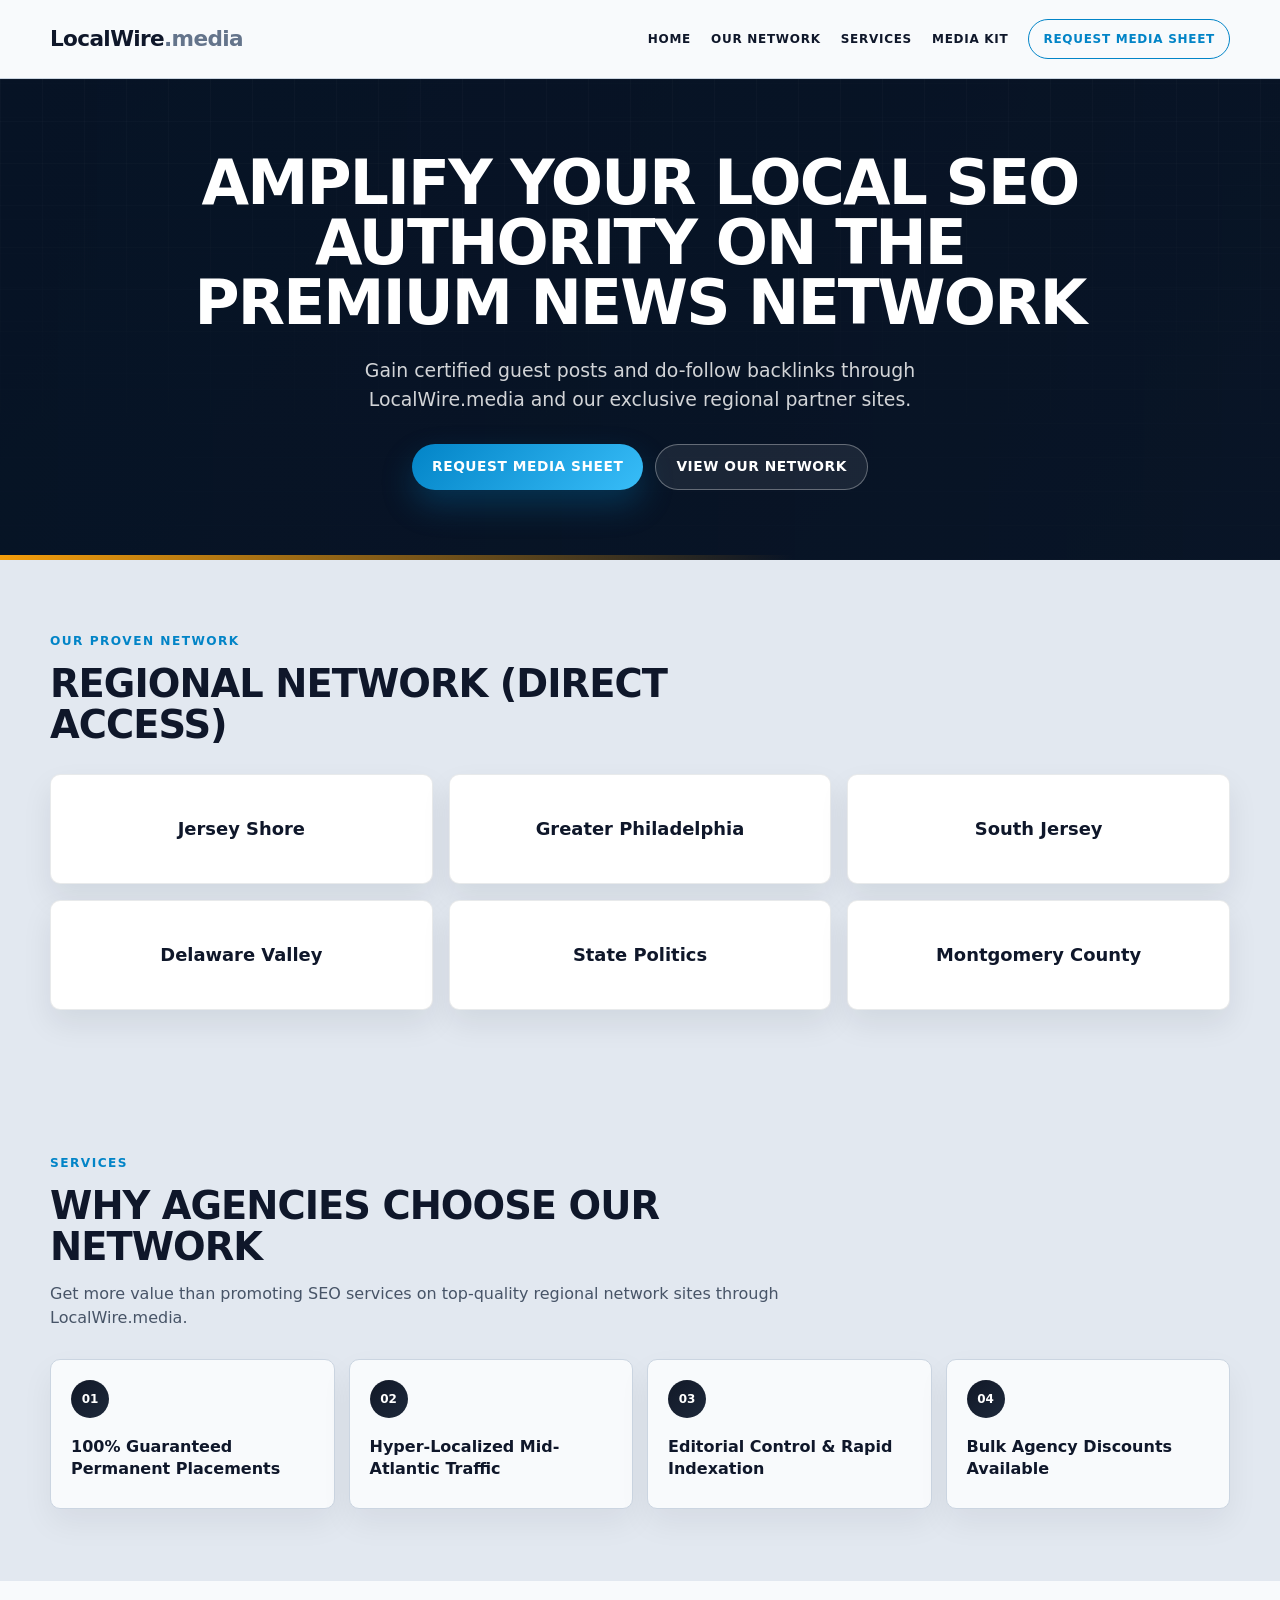
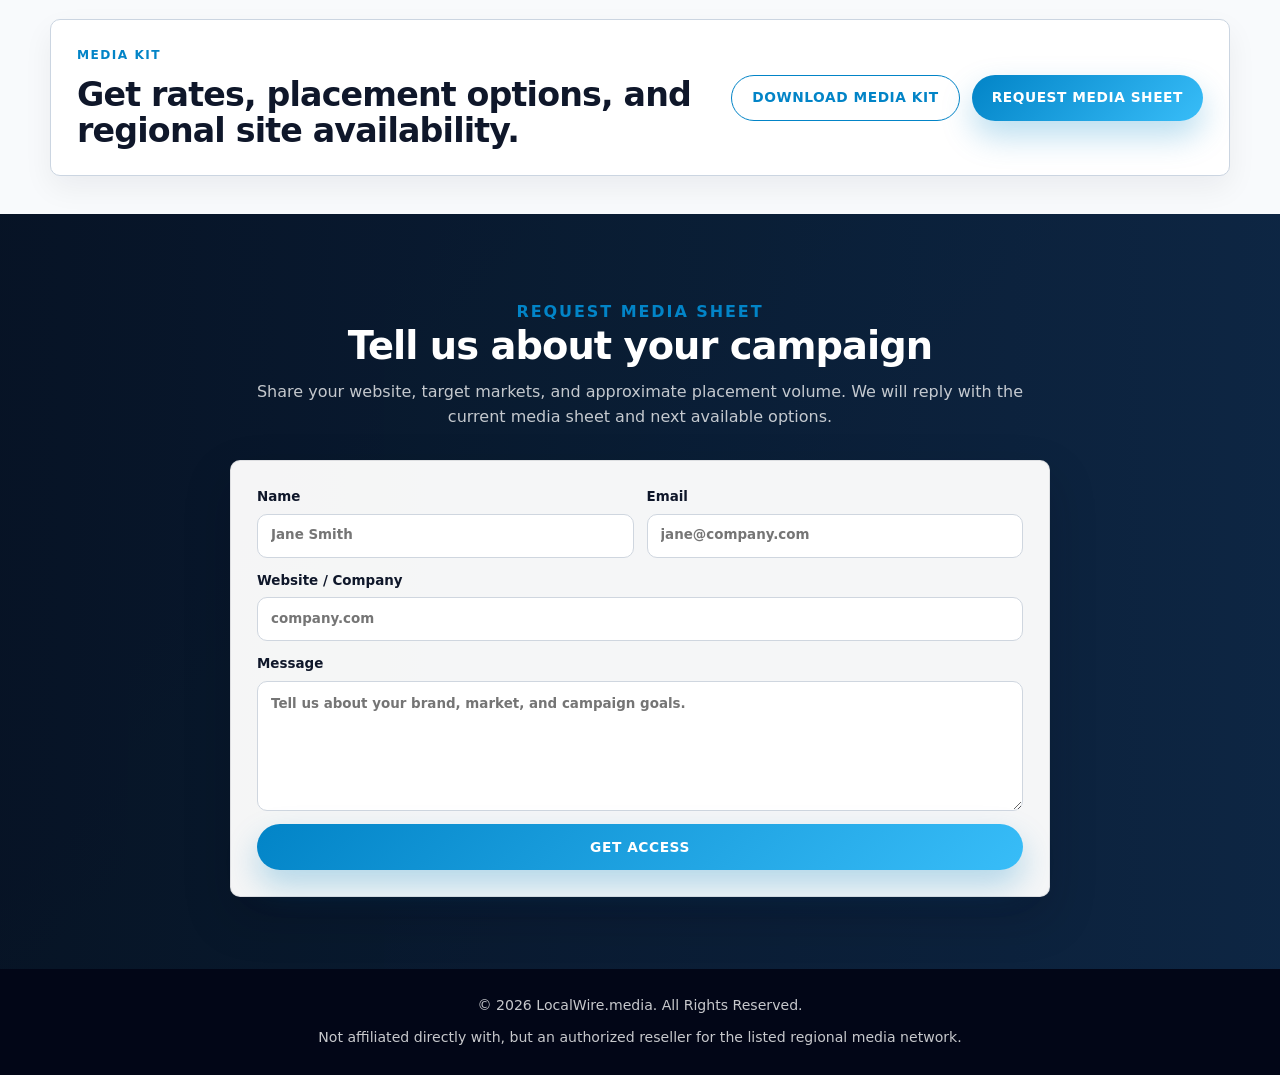
==== commit f1905ab0: "Replace partner logos with regional market name cards Co-authored-by: Cursor <cursoragent@cursor.com" ====
--- a/index.html
+++ b/index.html
@@ -69,36 +69,24 @@
             <p class="eyebrow">OUR PROVEN NETWORK</p>
             <h2>REGIONAL NETWORK (DIRECT ACCESS)</h2>
           </div>
-          <div class="logo-grid reveal" aria-label="Regional media network logos">
-            <article class="logo-card">
-              <img src="assets/ocnjdaily-com.png" alt="OCNJDaily.com logo" width="190" height="66" loading="lazy" decoding="async" />
-            </article>
-            <article class="logo-card">
-              <img src="assets/sea-isle-news.jpg" alt="Sea Isle News logo" width="190" height="66" loading="lazy" decoding="async" />
-            </article>
-            <article class="logo-card">
-              <img src="assets/breakingac.jpg" alt="BreakingAC logo" width="190" height="66" loading="lazy" decoding="async" />
-            </article>
-            <article class="logo-card">
-              <img src="assets/somers-point-news.jpg" alt="Somers Point News logo" width="190" height="66" loading="lazy" decoding="async" />
-            </article>
-            <article class="logo-card">
-              <img src="assets/ocean-city.jpg" alt="Ocean City media partner logo" width="190" height="66" loading="lazy" decoding="async" />
-            </article>
-            <article class="logo-card">
-              <img src="assets/philly-daily.jpg" alt="Philly Daily logo" width="190" height="66" loading="lazy" decoding="async" />
-            </article>
-            <article class="logo-card">
-              <img src="assets/delco-now.jpg" alt="Delco Now logo" width="190" height="66" loading="lazy" decoding="async" />
-            </article>
-            <article class="logo-card">
-              <img src="assets/broad-liberty.jpg" alt="Broad + Liberty logo" width="190" height="66" loading="lazy" decoding="async" />
-            </article>
-            <article class="logo-card">
-              <img src="assets/downbeach.jpg" alt="Downbeach media partner logo" width="190" height="66" loading="lazy" decoding="async" />
-            </article>
-            <article class="logo-card">
-              <img src="assets/wbcb-sports.jpg" alt="WBCB Sports logo" width="190" height="66" loading="lazy" decoding="async" />
+          <div class="region-grid reveal" aria-label="Regional coverage markets">
+            <article class="region-card">
+              <h3>Jersey Shore</h3>
+            </article>
+            <article class="region-card">
+              <h3>Greater Philadelphia</h3>
+            </article>
+            <article class="region-card">
+              <h3>South Jersey</h3>
+            </article>
+            <article class="region-card">
+              <h3>Delaware Valley</h3>
+            </article>
+            <article class="region-card">
+              <h3>State Politics</h3>
+            </article>
+            <article class="region-card">
+              <h3>Montgomery County</h3>
             </article>
           </div>
         </div>
--- a/styles.css
+++ b/styles.css
@@ -391,30 +391,40 @@
   font-size: 1rem;
 }
 
-.logo-grid {
+.region-grid {
   display: grid;
-  grid-template-columns: repeat(5, minmax(0, 1fr));
+  grid-template-columns: repeat(3, minmax(0, 1fr));
   gap: 16px;
 }
 
-.logo-card {
+.region-card {
   display: flex;
   align-items: center;
   justify-content: center;
-  min-height: 118px;
-  padding: 18px 20px;
+  min-height: 110px;
+  padding: 24px 20px;
   border: 1px solid rgba(10, 24, 41, 0.09);
   border-radius: var(--radius);
   background: var(--white);
   box-shadow: 0 14px 30px rgba(10, 24, 41, 0.08);
-}
-
-.logo-card img {
-  display: block;
-  width: 100%;
-  max-width: 190px;
-  height: 66px;
-  object-fit: contain;
+  text-align: center;
+  transition:
+    transform 180ms ease,
+    box-shadow 180ms ease,
+    border-color 180ms ease;
+}
+
+.region-card:hover {
+  border-color: rgba(2, 132, 199, 0.34);
+  transform: translateY(-3px);
+  box-shadow: 0 18px 38px rgba(10, 24, 41, 0.1);
+}
+
+.region-card h3 {
+  margin: 0;
+  color: var(--ink);
+  font-size: clamp(1rem, 1.4vw, 1.15rem);
+  line-height: 1.3;
 }
 
 .benefits-section {
@@ -601,8 +611,8 @@
     max-width: 620px;
   }
 
-  .logo-grid {
-    grid-template-columns: repeat(3, minmax(0, 1fr));
+  .region-grid {
+    grid-template-columns: repeat(2, minmax(0, 1fr));
   }
 
   .benefit-grid {
@@ -662,23 +672,19 @@
     width: 100%;
   }
 
-  .logo-grid,
+  .region-grid,
   .benefit-grid {
     grid-template-columns: 1fr;
   }
 
-  .logo-grid {
+  .region-grid {
     grid-template-columns: repeat(2, minmax(0, 1fr));
     gap: 12px;
   }
 
-  .logo-card {
+  .region-card {
     min-height: 96px;
-    padding: 14px;
-  }
-
-  .logo-card img {
-    height: 54px;
+    padding: 18px 14px;
   }
 
   .contact-form {
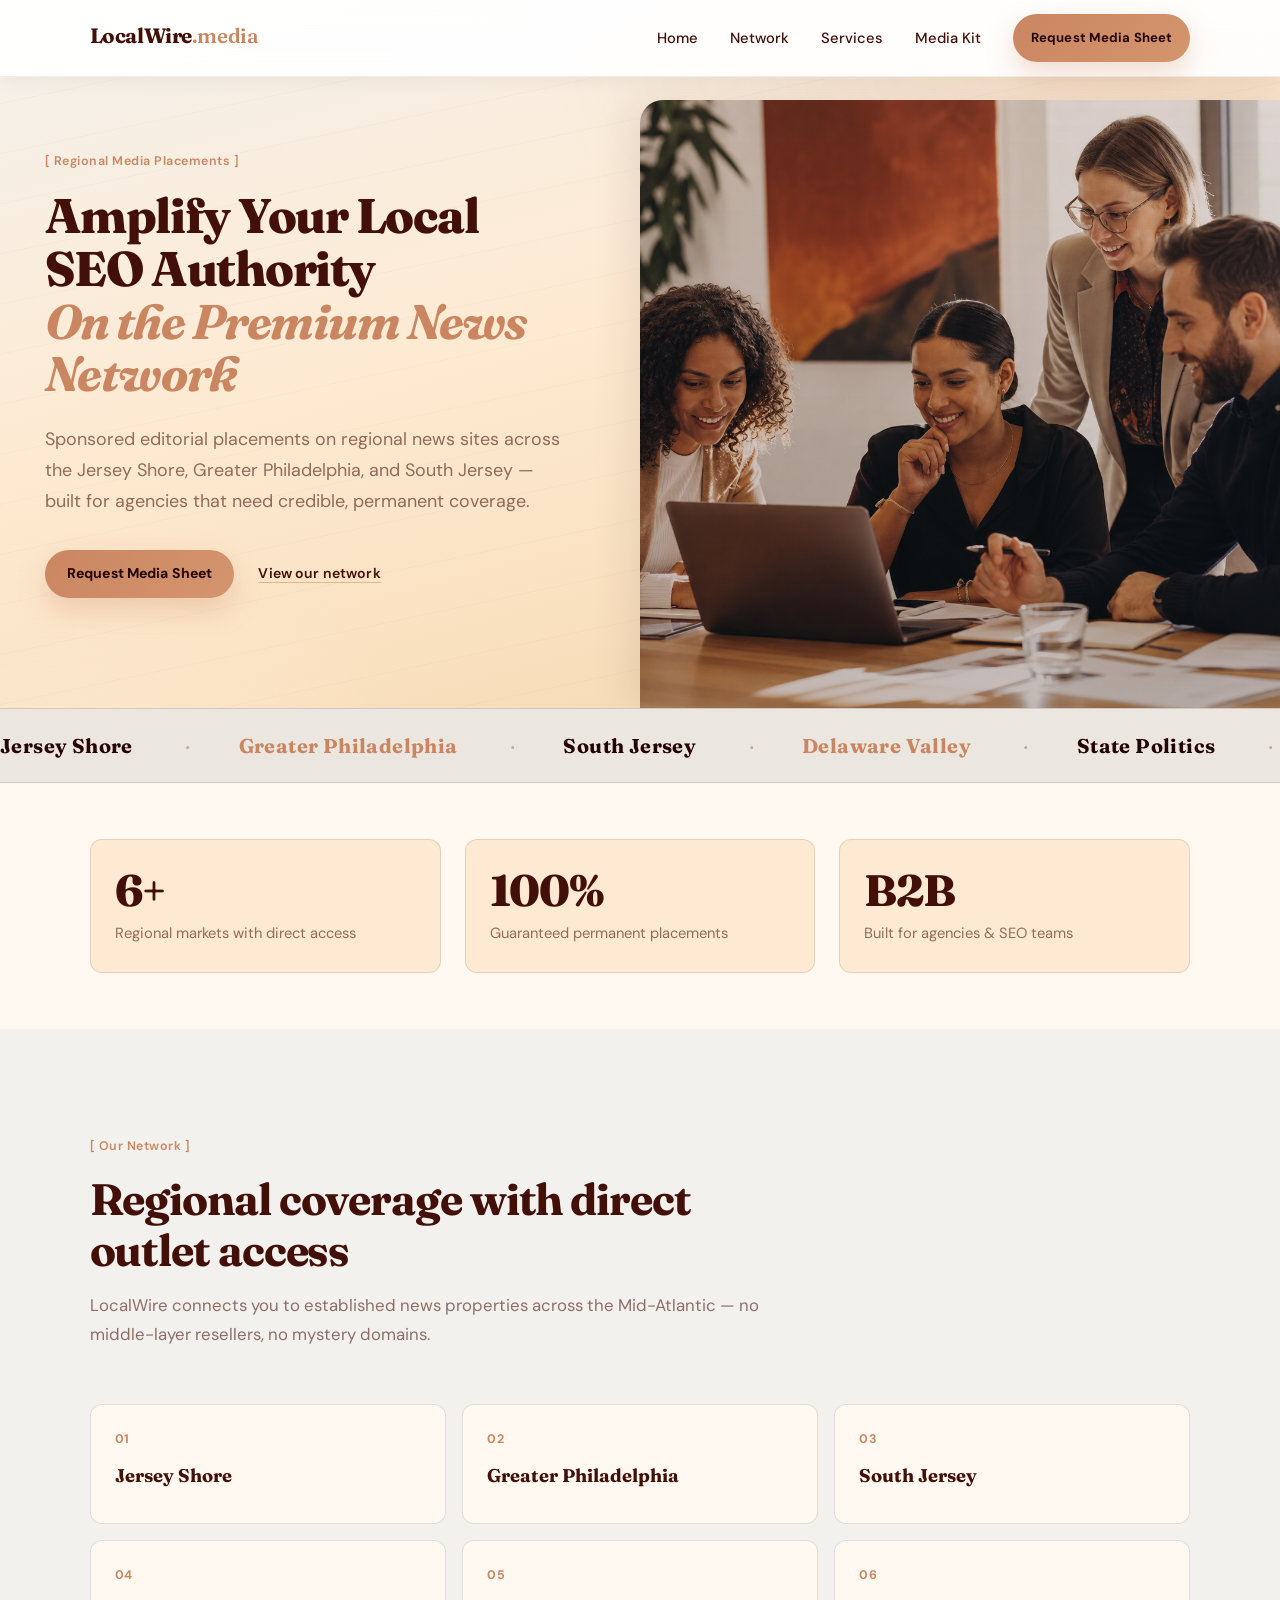
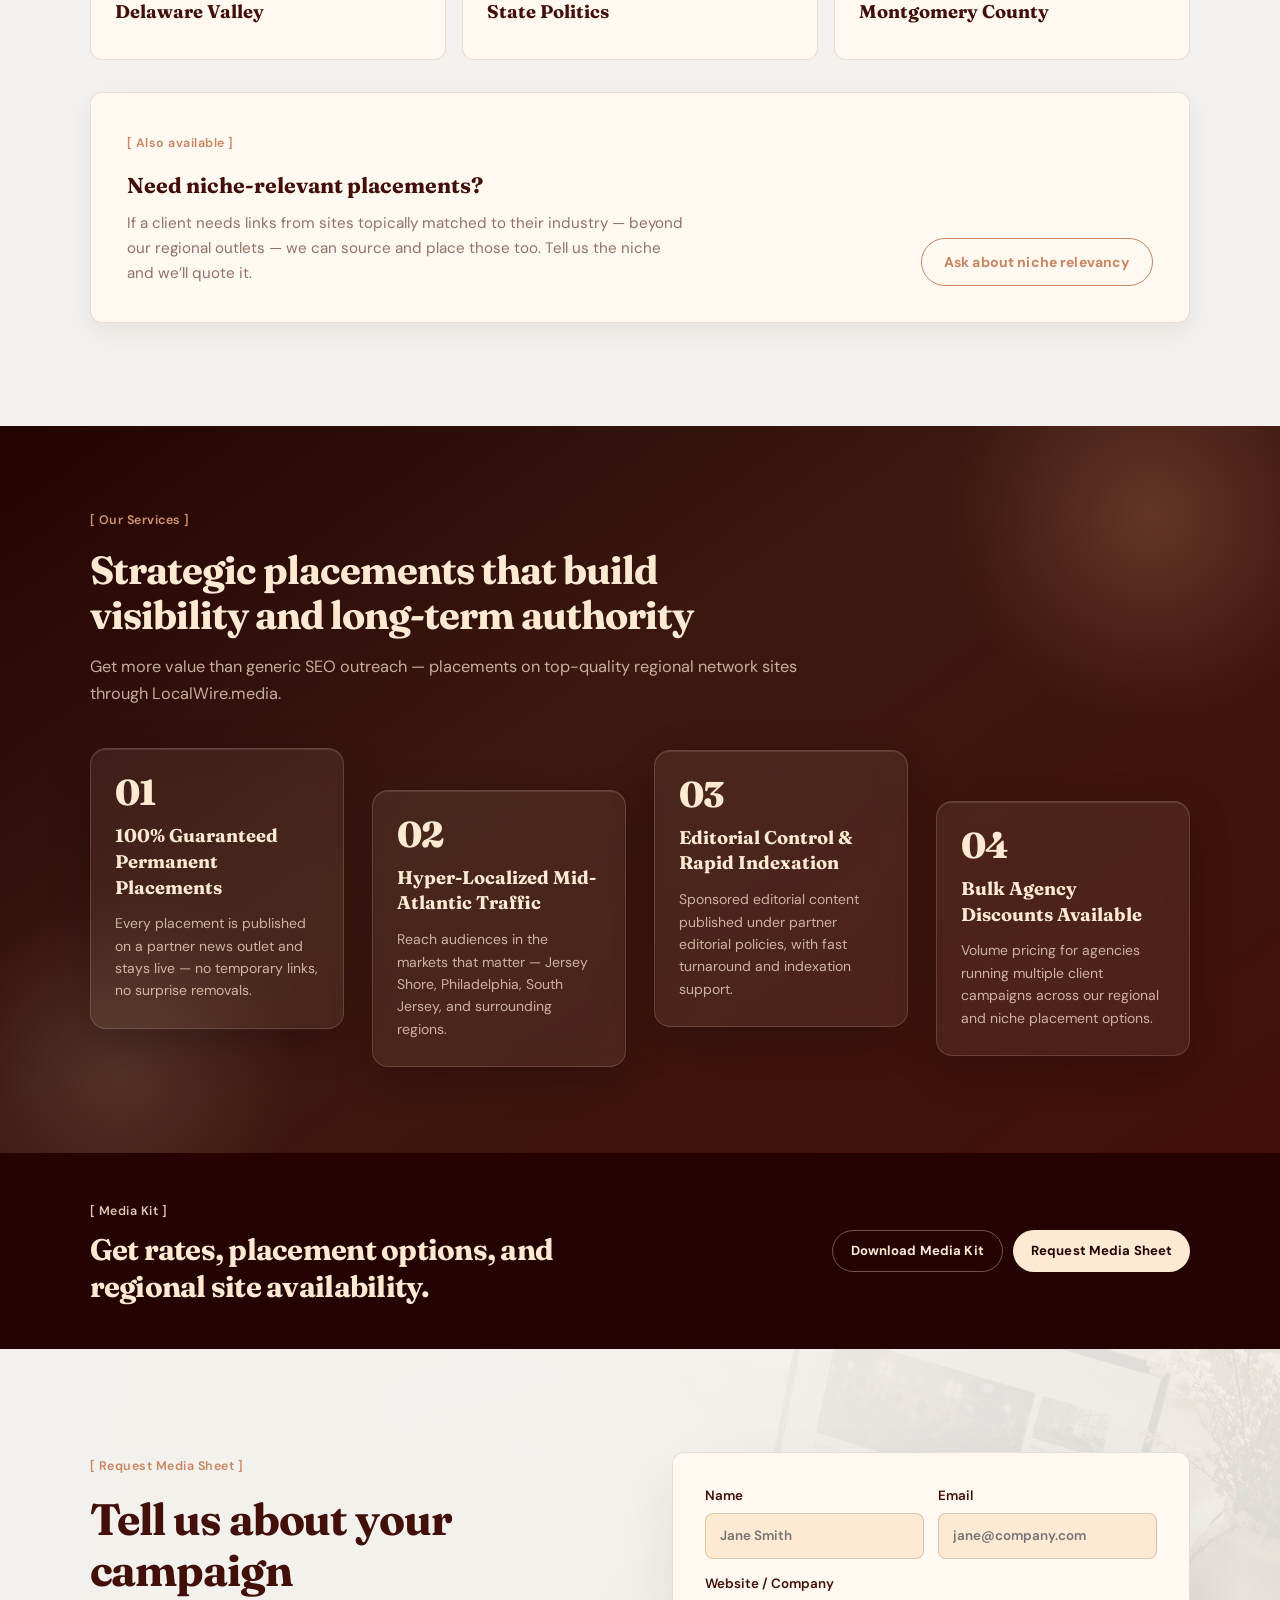
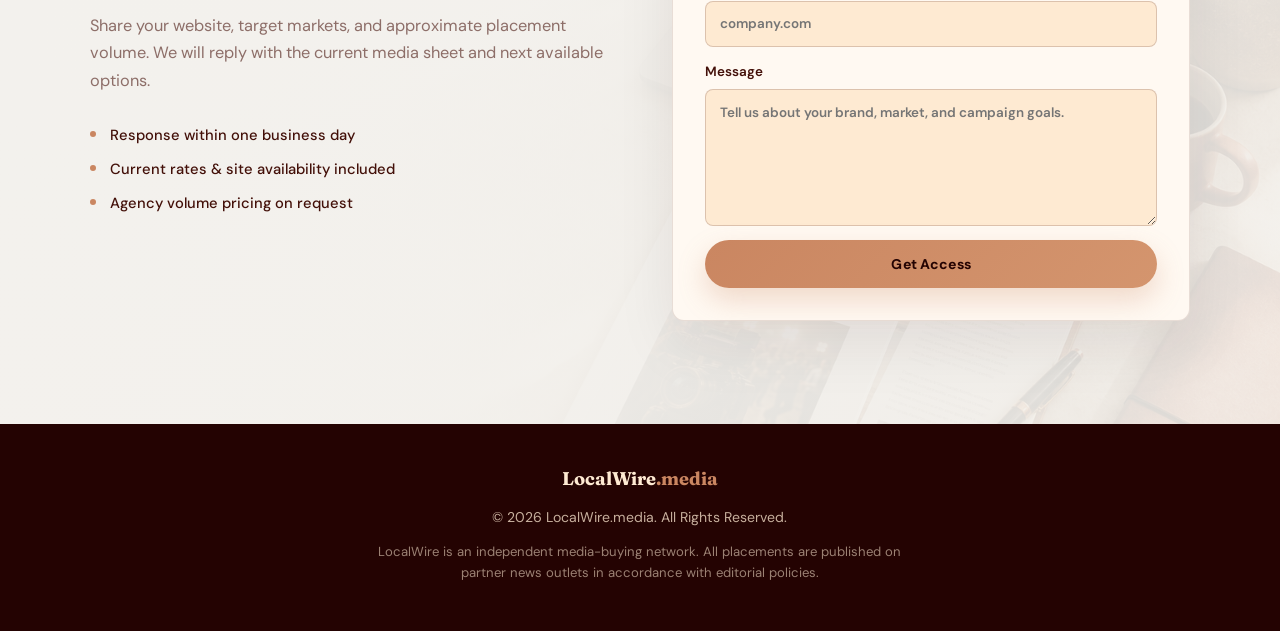
==== commit e0e4d611: "Redesign LocalWire landing page with editorial theme and split hero. Refresh the page with warm typo" ====
--- a/index.html
+++ b/index.html
@@ -25,132 +25,241 @@
       content="Gain certified guest posts and do-follow backlinks through LocalWire.media and our exclusive regional partner sites."
     />
     <meta name="twitter:image" content="https://www.localwire.media/assets/localwire-news-logo.svg" />
+    <link rel="preconnect" href="https://fonts.googleapis.com" />
+    <link rel="preconnect" href="https://fonts.gstatic.com" crossorigin />
+    <link
+      href="https://fonts.googleapis.com/css2?family=DM+Sans:ital,opsz,wght@0,9..40,400;0,9..40,500;0,9..40,600;0,9..40,700;1,9..40,400&family=Fraunces:ital,opsz,wght@0,9..144,500;0,9..144,700;0,9..144,800;1,9..144,400&display=swap"
+      rel="stylesheet"
+    />
     <link rel="stylesheet" href="styles.css" />
   </head>
   <body>
     <a class="skip-link" href="#main-content">Skip to main content</a>
 
     <header class="site-header">
-      <nav class="nav" aria-label="Primary navigation">
+      <div class="container">
+        <nav class="nav" aria-label="Primary navigation">
         <a class="brand" href="#top" aria-label="LocalWire.media home">
           <span class="brand-wordmark">LocalWire<span class="brand-tld">.media</span></span>
         </a>
         <div class="nav-links" aria-label="Page sections">
-          <a href="#top">HOME</a>
-          <a href="#network">OUR NETWORK</a>
-          <a href="#services">SERVICES</a>
-          <a href="#media-kit">MEDIA KIT</a>
-          <a class="nav-cta" href="#contact">REQUEST MEDIA SHEET</a>
-        </div>
-      </nav>
+          <a href="#top">Home</a>
+          <a href="#network">Network</a>
+          <a href="#services">Services</a>
+          <a href="#media-kit">Media Kit</a>
+          <a class="nav-cta button button-primary" href="#contact">Request Media Sheet</a>
+        </div>
+        </nav>
+      </div>
     </header>
 
     <main id="top">
       <section class="hero section" id="main-content" tabindex="-1">
-        <div class="hero-bg" aria-hidden="true"></div>
-        <div class="container hero-grid">
-          <div class="hero-content reveal">
-            <h1>AMPLIFY YOUR LOCAL SEO AUTHORITY ON THE PREMIUM NEWS NETWORK</h1>
-            <p class="hero-copy">
-              Gain certified guest posts and do-follow backlinks through LocalWire.media and
-              our exclusive regional partner sites.
-            </p>
-            <div class="hero-actions">
-              <a class="button button-primary" href="#contact">REQUEST MEDIA SHEET</a>
-              <a class="button button-secondary" href="#network">VIEW OUR NETWORK</a>
+        <div class="hero-stage">
+          <div class="container hero-inner-wrap">
+            <div class="hero-inner reveal">
+              <p class="section-tag">Regional Media Placements</p>
+              <h1 class="hero-title">
+                <span class="hero-line">Amplify Your Local SEO Authority</span>
+                <span class="hero-line hero-line-accent">On the Premium News Network</span>
+              </h1>
+              <p class="hero-copy">
+                Sponsored editorial placements on regional news sites across the Jersey Shore,
+                Greater Philadelphia, and South Jersey — built for agencies that need credible,
+                permanent coverage.
+              </p>
+              <div class="hero-actions">
+                <a class="button button-primary" href="#contact">Request Media Sheet</a>
+                <a class="button button-text" href="#network">View our network</a>
+              </div>
             </div>
           </div>
+
+          <figure class="hero-visual">
+            <img
+              src="assets/hero-media.jpg"
+              alt="Media professionals reviewing editorial placement strategy"
+              width="520"
+              height="650"
+              loading="eager"
+              decoding="async"
+            />
+            <span class="hero-visual-overlay" aria-hidden="true"></span>
+          </figure>
+        </div>
+
+        <div class="marquee" aria-hidden="true">
+          <div class="marquee-track">
+            <span>Jersey Shore</span>
+            <span>Greater Philadelphia</span>
+            <span>South Jersey</span>
+            <span>Delaware Valley</span>
+            <span>State Politics</span>
+            <span>Montgomery County</span>
+            <span>Jersey Shore</span>
+            <span>Greater Philadelphia</span>
+            <span>South Jersey</span>
+            <span>Delaware Valley</span>
+            <span>State Politics</span>
+            <span>Montgomery County</span>
+          </div>
+        </div>
+      </section>
+
+      <section class="stats-section section" aria-label="Network highlights">
+        <div class="container stats-grid reveal">
+          <article class="stat-card">
+            <p class="stat-value">6+</p>
+            <p class="stat-label">Regional markets with direct access</p>
+          </article>
+          <article class="stat-card">
+            <p class="stat-value">100%</p>
+            <p class="stat-label">Guaranteed permanent placements</p>
+          </article>
+          <article class="stat-card">
+            <p class="stat-value">B2B</p>
+            <p class="stat-label">Built for agencies &amp; SEO teams</p>
+          </article>
         </div>
       </section>
 
       <section id="network" class="section network-section">
         <div class="container">
-          <div class="section-heading reveal">
-            <p class="eyebrow">OUR PROVEN NETWORK</p>
-            <h2>REGIONAL NETWORK (DIRECT ACCESS)</h2>
-          </div>
-          <div class="region-grid reveal" aria-label="Regional coverage markets">
-            <article class="region-card">
+          <div class="section-intro reveal">
+            <span class="section-tag">Our Network</span>
+            <h2>Regional coverage with direct outlet access</h2>
+            <p>
+              LocalWire connects you to established news properties across the Mid-Atlantic —
+              no middle-layer resellers, no mystery domains.
+            </p>
+          </div>
+
+          <div class="market-grid reveal" aria-label="Regional coverage markets">
+            <article class="market-card">
+              <span class="market-num">01</span>
               <h3>Jersey Shore</h3>
             </article>
-            <article class="region-card">
+            <article class="market-card">
+              <span class="market-num">02</span>
               <h3>Greater Philadelphia</h3>
             </article>
-            <article class="region-card">
+            <article class="market-card">
+              <span class="market-num">03</span>
               <h3>South Jersey</h3>
             </article>
-            <article class="region-card">
+            <article class="market-card">
+              <span class="market-num">04</span>
               <h3>Delaware Valley</h3>
             </article>
-            <article class="region-card">
+            <article class="market-card">
+              <span class="market-num">05</span>
               <h3>State Politics</h3>
             </article>
-            <article class="region-card">
+            <article class="market-card">
+              <span class="market-num">06</span>
               <h3>Montgomery County</h3>
             </article>
           </div>
-        </div>
-      </section>
-
-      <section id="services" class="section benefits-section">
+
+          <aside class="niche-callout reveal">
+            <div class="niche-callout-copy">
+              <span class="section-tag">Also available</span>
+              <h3>Need niche-relevant placements?</h3>
+              <p>
+                If a client needs links from sites topically matched to their industry —
+                beyond our regional outlets — we can source and place those too. Tell us the
+                niche and we&rsquo;ll quote it.
+              </p>
+            </div>
+            <a class="button button-outline" href="#contact">Ask about niche relevancy</a>
+          </aside>
+        </div>
+      </section>
+
+      <section id="services" class="section services-section">
         <div class="container">
-          <div class="section-heading reveal">
-            <p class="eyebrow">Services</p>
-            <h2>WHY AGENCIES CHOOSE OUR NETWORK</h2>
+          <div class="section-intro reveal">
+            <span class="section-tag">Our Services</span>
+            <h2>Strategic placements that build visibility and long-term authority</h2>
             <p>
-              Get more value than promoting SEO services on top-quality regional network
-              sites through LocalWire.media.
+              Get more value than generic SEO outreach — placements on top-quality regional
+              network sites through LocalWire.media.
             </p>
           </div>
-          <div class="benefit-grid">
-            <article class="benefit-card reveal">
-              <span class="benefit-icon" aria-hidden="true">01</span>
+
+          <div class="service-grid">
+            <article class="service-glass reveal">
+              <span class="service-num">01</span>
               <h3>100% Guaranteed Permanent Placements</h3>
-            </article>
-            <article class="benefit-card reveal">
-              <span class="benefit-icon" aria-hidden="true">02</span>
+              <p>
+                Every placement is published on a partner news outlet and stays live — no
+                temporary links, no surprise removals.
+              </p>
+            </article>
+            <article class="service-glass reveal">
+              <span class="service-num">02</span>
               <h3>Hyper-Localized Mid-Atlantic Traffic</h3>
-            </article>
-            <article class="benefit-card reveal">
-              <span class="benefit-icon" aria-hidden="true">03</span>
+              <p>
+                Reach audiences in the markets that matter — Jersey Shore, Philadelphia,
+                South Jersey, and surrounding regions.
+              </p>
+            </article>
+            <article class="service-glass reveal">
+              <span class="service-num">03</span>
               <h3>Editorial Control &amp; Rapid Indexation</h3>
-            </article>
-            <article class="benefit-card reveal">
-              <span class="benefit-icon" aria-hidden="true">04</span>
+              <p>
+                Sponsored editorial content published under partner editorial policies, with
+                fast turnaround and indexation support.
+              </p>
+            </article>
+            <article class="service-glass reveal">
+              <span class="service-num">04</span>
               <h3>Bulk Agency Discounts Available</h3>
+              <p>
+                Volume pricing for agencies running multiple client campaigns across our
+                regional and niche placement options.
+              </p>
             </article>
           </div>
         </div>
       </section>
 
       <section id="media-kit" class="section media-kit-section">
-        <div class="container media-kit-panel reveal">
-          <div>
-            <p class="eyebrow">Media kit</p>
+        <div class="container media-kit-band reveal">
+          <div class="media-kit-copy">
+            <span class="section-tag section-tag-light">Media Kit</span>
             <h2>Get rates, placement options, and regional site availability.</h2>
           </div>
           <div class="media-kit-actions">
             <a
-              class="button button-outline"
+              class="button button-secondary-light"
               href="assets/LocalWire-Media-Kit-2026.pdf"
               download="LocalWire-Media-Kit-2026.pdf"
             >
-              DOWNLOAD MEDIA KIT
+              Download Media Kit
             </a>
-            <a class="button button-primary" href="#contact">REQUEST MEDIA SHEET</a>
+            <a class="button button-primary-light" href="#contact">Request Media Sheet</a>
           </div>
         </div>
       </section>
 
       <section id="contact" class="section contact-section">
-        <div class="container contact-stack">
+        <div class="contact-bg" aria-hidden="true">
+          <img src="assets/contact-section-bg.jpg" alt="" width="1600" height="900" decoding="async" />
+        </div>
+        <div class="container contact-layout">
           <div class="contact-copy reveal">
-            <p class="eyebrow">Request media sheet</p>
+            <span class="section-tag">Request Media Sheet</span>
             <h2>Tell us about your campaign</h2>
             <p>
-              Share your website, target markets, and approximate placement volume. We
-              will reply with the current media sheet and next available options.
+              Share your website, target markets, and approximate placement volume. We will
+              reply with the current media sheet and next available options.
             </p>
+            <ul class="contact-points">
+              <li>Response within one business day</li>
+              <li>Current rates &amp; site availability included</li>
+              <li>Agency volume pricing on request</li>
+            </ul>
           </div>
 
           <form
@@ -189,9 +298,7 @@
                 required
               ></textarea>
             </label>
-            <button class="button button-primary button-full" type="submit">
-              GET ACCESS
-            </button>
+            <button class="button button-primary button-full" type="submit">Get Access</button>
             <p class="form-status" data-form-status role="status" aria-live="polite"></p>
           </form>
         </div>
@@ -200,10 +307,11 @@
 
     <footer class="footer">
       <div class="container footer-inner">
+        <a class="footer-brand" href="#top">LocalWire<span>.media</span></a>
         <p>&copy; <span data-year></span> LocalWire.media. All Rights Reserved.</p>
-        <p>
-          Not affiliated directly with, but an authorized reseller for the listed regional
-          media network.
+        <p class="footer-disclaimer">
+          LocalWire is an independent media-buying network. All placements are published on
+          partner news outlets in accordance with editorial policies.
         </p>
       </div>
     </footer>
--- a/styles.css
+++ b/styles.css
@@ -1,23 +1,37 @@
 :root {
-  --ink: #0f172a;
-  --navy: #020617;
-  --navy-2: #111827;
-  --blue: #0284c7;
-  --blue-2: #38bdf8;
-  --wire: #f59e0b;
-  --wire-2: #fbbf24;
-  --paper: #f8fafc;
-  --stone: #e2e8f0;
-  --line: #cbd5e1;
-  --muted: #64748b;
-  --white: #ffffff;
-  --green: #15803d;
-  --green-bg: #ecfdf5;
-  --red: #dc2626;
+  --cream: #feead2;
+  --off-white: #f3f1ed;
+  --terracotta: #ca8661;
+  --terracotta-light: #d4956e;
+  --chocolate: #431009;
+  --espresso: #240302;
+
+  --ink: var(--chocolate);
+  --paper: var(--cream);
+  --stone: var(--off-white);
+  --line: rgba(67, 16, 9, 0.12);
+  --muted: rgba(67, 16, 9, 0.58);
+  --white: #fff9f2;
+  --marquee-bg: #ebe6df;
+  --green: #2d6a3e;
+  --green-bg: #e8f5ec;
+  --red: #9b2c2c;
   --red-bg: #fef2f2;
-  --shadow: 0 20px 48px rgba(2, 6, 23, 0.18);
-  --container: 1180px;
-  --radius: 10px;
+  --shadow: 0 24px 60px rgba(36, 3, 2, 0.08);
+  --shadow-soft: 0 8px 28px rgba(36, 3, 2, 0.06);
+
+  --container: 1800px;
+  --gutter: clamp(16px, 2.5vw, 40px);
+  --content-pad: clamp(16px, 3.5vw, 56px);
+  --radius: 12px;
+  --radius-sm: 8px;
+  --header-h: 76px;
+  --hero-marquee-gap: clamp(48px, 6vw, 72px);
+  --hero-image-width: clamp(44%, 50vw, 58%);
+  --hero-text-gap: clamp(16px, 2vw, 32px);
+
+  --font-body: "DM Sans", ui-sans-serif, system-ui, sans-serif;
+  --font-display: "Fraunces", Georgia, "Times New Roman", serif;
 }
 
 * {
@@ -26,15 +40,26 @@
 
 html {
   scroll-behavior: smooth;
+  width: 100%;
+  overflow-x: hidden;
 }
 
 body {
   margin: 0;
+  width: 100%;
+  min-height: 100vh;
+  overflow-x: hidden;
   color: var(--ink);
   background: var(--paper);
-  font-family: Inter, ui-sans-serif, system-ui, -apple-system, BlinkMacSystemFont, "Segoe UI",
-    sans-serif;
-  line-height: 1.55;
+  font-family: var(--font-body);
+  font-size: 1rem;
+  line-height: 1.65;
+  -webkit-font-smoothing: antialiased;
+}
+
+main {
+  display: block;
+  width: 100%;
 }
 
 a {
@@ -44,7 +69,7 @@
 
 a:focus-visible,
 button:focus-visible {
-  outline: 3px solid var(--blue);
+  outline: 3px solid var(--terracotta);
   outline-offset: 3px;
 }
 
@@ -54,11 +79,11 @@
   left: 16px;
   z-index: 30;
   padding: 10px 14px;
-  border-radius: var(--radius);
-  color: var(--white);
-  background: var(--navy);
+  border-radius: var(--radius-sm);
+  color: var(--cream);
+  background: var(--espresso);
   font-size: 0.86rem;
-  font-weight: 800;
+  font-weight: 700;
 }
 
 .skip-link:focus {
@@ -88,21 +113,46 @@
 }
 
 .container {
-  width: min(100% - 40px, var(--container));
+  width: 100%;
+  max-width: min(var(--container), calc(100% - 2 * var(--content-pad)));
+  padding-inline: var(--content-pad);
   margin-inline: auto;
 }
 
 .section {
-  padding: 72px 0;
-}
+  padding: clamp(64px, 8vw, 104px) 0;
+}
+
+/* ── Header ── */
 
 .site-header {
-  position: sticky;
+  position: fixed;
   top: 0;
-  z-index: 20;
-  border-bottom: 1px solid var(--line);
-  background: rgba(248, 250, 252, 0.94);
-  backdrop-filter: blur(16px);
+  left: 0;
+  right: 0;
+  z-index: 50;
+  width: 100%;
+  border-bottom: 1px solid rgba(67, 16, 9, 0.08);
+  background: rgba(255, 255, 255, 0.94);
+  box-shadow: 0 4px 18px rgba(36, 3, 2, 0.05);
+  backdrop-filter: blur(14px);
+  -webkit-backdrop-filter: blur(14px);
+  transform: translateY(0);
+  transition:
+    transform 320ms cubic-bezier(0.22, 1, 0.36, 1),
+    box-shadow 320ms ease,
+    background 320ms ease,
+    border-color 320ms ease;
+}
+
+.site-header.is-scrolled {
+  border-bottom-color: var(--line);
+  background: #ffffff;
+  box-shadow: 0 10px 32px rgba(36, 3, 2, 0.1);
+}
+
+.site-header.is-hidden {
+  transform: translateY(-100%);
 }
 
 .nav {
@@ -110,106 +160,85 @@
   align-items: center;
   justify-content: space-between;
   gap: 24px;
-  width: min(100% - 40px, var(--container));
-  min-height: 78px;
-  margin-inline: auto;
-}
-
-.brand {
-  display: inline-flex;
-  align-items: center;
-  flex: 0 0 auto;
+  min-height: 76px;
 }
 
 .brand-wordmark {
+  font-family: var(--font-display);
   color: var(--ink);
-  font-size: 1.35rem;
-  font-weight: 800;
-  letter-spacing: -0.03em;
+  font-size: 1.3rem;
+  font-weight: 700;
+  letter-spacing: -0.02em;
   line-height: 1;
 }
 
 .brand-tld {
-  color: var(--muted);
-  font-weight: 700;
+  color: var(--terracotta);
+  font-weight: 600;
 }
 
 .nav-links {
   display: flex;
   align-items: center;
-  justify-content: flex-end;
-  gap: 20px;
-  color: var(--ink);
-  font-size: 0.75rem;
-  font-weight: 850;
-  letter-spacing: 0.06em;
-  white-space: nowrap;
-}
-
-.nav-links a {
-  padding: 10px 0;
-  transition: color 180ms ease;
-}
-
-.nav-links a:hover {
-  color: var(--blue);
+  gap: clamp(16px, 2.5vw, 32px);
+  font-size: 0.92rem;
+  font-weight: 500;
+}
+
+.nav-links a:not(.nav-cta):hover {
+  color: var(--terracotta);
 }
 
 .nav-cta {
-  padding: 10px 14px !important;
-  border: 1px solid var(--blue);
-  border-radius: 999px;
-  color: var(--blue);
-}
-
-.hero {
-  position: relative;
-  overflow: hidden;
-  padding: 74px 0 70px;
-  color: var(--white);
-  background:
-    linear-gradient(90deg, rgba(7, 20, 38, 0.95), rgba(7, 20, 38, 0.82)),
-    repeating-linear-gradient(0deg, rgba(255, 255, 255, 0.04) 0 1px, transparent 1px 34px),
-    linear-gradient(135deg, var(--navy), var(--navy-2));
-}
-
-.hero::after {
-  content: "";
-  position: absolute;
-  inset: auto 0 0;
-  height: 5px;
-  background: linear-gradient(90deg, var(--wire), transparent 62%);
-}
-
-.hero-bg {
-  position: absolute;
-  inset: 0;
-  opacity: 0.28;
-  background-image:
-    linear-gradient(rgba(255, 255, 255, 0.08) 1px, transparent 1px),
-    linear-gradient(90deg, rgba(255, 255, 255, 0.08) 1px, transparent 1px);
-  background-size: 42px 42px;
-  mask-image: linear-gradient(to bottom, #000, transparent 84%);
-}
-
-.hero-grid {
-  position: relative;
-  display: grid;
-  justify-items: center;
-}
-
-.hero-content {
-  max-width: 980px;
-  text-align: center;
-}
-
-.eyebrow {
-  margin: 0 0 12px;
-  color: var(--wire);
-  font-size: 0.76rem;
-  font-weight: 900;
-  letter-spacing: 0.12em;
-  text-transform: uppercase;
+  min-height: 42px;
+  padding-inline: 18px !important;
+  font-size: 0.82rem !important;
+}
+
+/* ── Shared typography ── */
+
+.section-tag {
+  display: inline-block;
+  margin-bottom: 18px;
+  color: var(--terracotta);
+  font-size: 0.78rem;
+  font-weight: 600;
+  letter-spacing: 0.04em;
+}
+
+.section-tag::before {
+  content: "[ ";
+}
+
+.section-tag::after {
+  content: " ]";
+}
+
+.section-tag-light {
+  color: rgba(254, 234, 210, 0.85);
+}
+
+.section-intro {
+  max-width: 680px;
+  margin-bottom: clamp(36px, 5vw, 56px);
+}
+
+.section-intro h2,
+.contact-copy h2,
+.media-kit-copy h2 {
+  margin: 0;
+  font-family: var(--font-display);
+  font-size: clamp(1.85rem, 3.8vw, 2.75rem);
+  font-weight: 700;
+  line-height: 1.15;
+  letter-spacing: -0.025em;
+}
+
+.section-intro p {
+  margin: 16px 0 0;
+  color: var(--muted);
+  font-size: 1.05rem;
+  line-height: 1.7;
 }
 
 h1,
@@ -219,122 +248,597 @@
   overflow-wrap: break-word;
 }
 
-h1 {
+/* ── Hero ── */
+
+.hero.section {
+  padding: calc(var(--header-h) + clamp(12px, 2vw, 24px)) 0 0;
+}
+
+.hero {
+  position: relative;
+  overflow: hidden;
+  background:
+    radial-gradient(ellipse 85% 65% at 92% 8%, rgba(202, 134, 97, 0.14), transparent 58%),
+    radial-gradient(ellipse 55% 45% at 4% 92%, rgba(254, 234, 210, 0.55), transparent 52%),
+    linear-gradient(165deg, var(--off-white) 0%, var(--paper) 42%, #f3d4a8 100%);
+}
+
+.hero::before {
+  content: "";
+  position: absolute;
+  inset: 0;
+  background: repeating-linear-gradient(
+    -12deg,
+    transparent,
+    transparent 48px,
+    rgba(67, 16, 9, 0.018) 48px,
+    rgba(67, 16, 9, 0.018) 49px
+  );
+  pointer-events: none;
+}
+
+.hero-stage {
+  position: relative;
+  z-index: 1;
+  min-height: clamp(460px, 54vh, 640px);
+}
+
+.hero-inner-wrap {
+  position: relative;
+  z-index: 2;
+  display: flex;
+  align-items: center;
+  width: 100%;
+  max-width: min(720px, calc(100% - var(--hero-image-width) - var(--hero-text-gap)));
+  min-width: 0;
+  margin-inline: 0;
+  margin-right: auto;
+  min-height: clamp(460px, 54vh, 640px);
+  padding-block: clamp(20px, 3vw, 40px);
+}
+
+.hero-inner {
+  display: flex;
+  flex-direction: column;
+  justify-content: center;
+  width: 100%;
+  max-width: 100%;
+  min-width: 0;
+  padding-block: 0;
+}
+
+.hero-visual {
+  position: absolute;
+  top: 0;
+  right: 0;
+  bottom: calc(-1 * var(--hero-marquee-gap));
+  width: var(--hero-image-width);
   margin: 0;
-  max-width: 980px;
-  font-family: Inter, ui-sans-serif, system-ui, -apple-system, BlinkMacSystemFont, "Segoe UI",
-    sans-serif;
-  font-size: clamp(2.5rem, 4.8vw, 4.35rem);
-  font-weight: 900;
-  line-height: 0.98;
-  letter-spacing: -0.03em;
-}
-
-h2 {
+  border-radius: clamp(16px, 1.8vw, 24px) 0 0 0;
+  overflow: hidden;
+  box-shadow: -12px 0 40px rgba(36, 3, 2, 0.08);
+  opacity: 0;
+  transform: translateX(12px);
+  animation: heroImageIn 1.15s cubic-bezier(0.22, 1, 0.36, 1) 0.25s forwards;
+}
+
+.hero-visual img {
+  position: absolute;
+  inset: 0;
+  display: block;
+  width: 100%;
+  height: 100%;
+  object-fit: cover;
+  object-position: center center;
+}
+
+.hero-visual-overlay {
+  position: absolute;
+  inset: 0;
+  background:
+    linear-gradient(180deg, rgba(36, 3, 2, 0.08) 0%, rgba(36, 3, 2, 0.22) 100%),
+    linear-gradient(135deg, rgba(202, 134, 97, 0.18), rgba(254, 234, 210, 0.08));
+  mix-blend-mode: multiply;
+  pointer-events: none;
+}
+
+.hero-inner.reveal {
+  transition-delay: 0.05s;
+}
+
+@keyframes heroImageIn {
+  to {
+    opacity: 1;
+    transform: translateX(0);
+  }
+}
+
+.hero-title {
   margin: 0;
-  color: var(--ink);
-  font-family: Inter, ui-sans-serif, system-ui, -apple-system, BlinkMacSystemFont, "Segoe UI",
-    sans-serif;
-  font-size: clamp(1.85rem, 3vw, 2.85rem);
+  font-family: var(--font-display);
+  font-size: clamp(2.2rem, 3.8vw, 4rem);
   font-weight: 800;
   line-height: 1.08;
-  letter-spacing: -0.025em;
-}
-
-h3 {
-  margin: 0;
-  color: var(--ink);
-  font-size: 1rem;
-  line-height: 1.35;
+  letter-spacing: -0.03em;
+}
+
+.hero-line {
+  display: block;
+}
+
+.hero-line-accent {
+  color: var(--terracotta);
+  font-style: italic;
+  font-weight: 700;
 }
 
 .hero-copy {
-  max-width: 650px;
-  margin: 22px auto 0;
-  color: rgba(255, 255, 255, 0.82);
-  font-size: clamp(1rem, 1.5vw, 1.18rem);
+  max-width: 620px;
+  margin: 24px 0 0;
+  color: var(--muted);
+  font-size: clamp(1rem, 1.5vw, 1.12rem);
+  line-height: 1.75;
 }
 
 .hero-actions {
   display: flex;
   flex-wrap: wrap;
-  justify-content: center;
+  align-items: center;
+  gap: 16px 24px;
+  margin-top: 32px;
+}
+
+/* ── Marquee ── */
+
+.marquee {
+  overflow: hidden;
+  position: relative;
+  z-index: 2;
+  margin-top: var(--hero-marquee-gap);
+  padding: 20px 0;
+  border-block: 1px solid rgba(67, 16, 9, 0.14);
+  background: var(--marquee-bg);
+}
+
+.marquee-track {
+  display: flex;
+  gap: 48px;
+  width: max-content;
+  animation: marquee 32s linear infinite;
+}
+
+.marquee-track span {
+  font-family: var(--font-display);
+  font-size: clamp(1rem, 2vw, 1.25rem);
+  font-weight: 700;
+  letter-spacing: 0.02em;
+  white-space: nowrap;
+}
+
+.marquee-track span:nth-child(odd) {
+  color: var(--espresso);
+}
+
+.marquee-track span:nth-child(even) {
+  color: var(--terracotta);
+}
+
+.marquee-track span::after {
+  content: " ·";
+  margin-left: 48px;
+  color: rgba(67, 16, 9, 0.28);
+  font-weight: 400;
+}
+
+@keyframes marquee {
+  from {
+    transform: translateX(0);
+  }
+  to {
+    transform: translateX(-50%);
+  }
+}
+
+/* ── Stats ── */
+
+.stats-section {
+  padding-block: clamp(40px, 5vw, 56px);
+  background: var(--white);
+}
+
+.stats-grid {
+  display: grid;
+  grid-template-columns: repeat(3, minmax(0, 1fr));
+  gap: 24px;
+}
+
+.stat-card {
+  padding: 28px 24px;
+  border: 1px solid var(--line);
+  border-radius: var(--radius);
+  background: var(--paper);
+}
+
+.stat-value {
+  margin: 0;
+  color: var(--ink);
+  font-family: var(--font-display);
+  font-size: clamp(2rem, 4vw, 2.75rem);
+  font-weight: 800;
+  line-height: 1;
+  letter-spacing: -0.03em;
+}
+
+.stat-label {
+  margin: 10px 0 0;
+  color: var(--muted);
+  font-size: 0.92rem;
+  line-height: 1.5;
+}
+
+/* ── Network ── */
+
+.network-section {
+  background: var(--stone);
+}
+
+.market-grid {
+  display: grid;
+  grid-template-columns: repeat(3, minmax(0, 1fr));
+  gap: 16px;
+}
+
+.market-card {
+  display: flex;
+  flex-direction: column;
+  gap: 14px;
+  min-height: 120px;
+  padding: 24px;
+  border: 1px solid var(--line);
+  border-radius: var(--radius);
+  background: var(--white);
+  transition:
+    border-color 200ms ease,
+    box-shadow 200ms ease,
+    transform 200ms ease;
+}
+
+.market-card:hover {
+  border-color: rgba(202, 134, 97, 0.4);
+  box-shadow: var(--shadow-soft);
+  transform: translateY(-2px);
+}
+
+.market-num {
+  color: var(--terracotta);
+  font-size: 0.78rem;
+  font-weight: 700;
+  letter-spacing: 0.06em;
+}
+
+.market-card h3 {
+  margin: 0;
+  font-family: var(--font-display);
+  font-size: 1.15rem;
+  font-weight: 700;
+  line-height: 1.3;
+}
+
+.niche-callout {
+  display: flex;
+  align-items: flex-end;
+  justify-content: space-between;
+  gap: 28px;
+  margin-top: 32px;
+  padding: clamp(24px, 4vw, 36px);
+  border: 1px solid var(--line);
+  border-radius: var(--radius);
+  background: var(--white);
+  box-shadow: var(--shadow-soft);
+}
+
+.niche-callout h3 {
+  margin: 0;
+  font-family: var(--font-display);
+  font-size: 1.35rem;
+  font-weight: 700;
+  line-height: 1.25;
+}
+
+.niche-callout p {
+  margin: 12px 0 0;
+  max-width: 560px;
+  color: var(--muted);
+  font-size: 0.95rem;
+  line-height: 1.65;
+}
+
+/* ── Services (glass cards) ── */
+
+.services-section {
+  position: relative;
+  overflow: hidden;
+  padding: clamp(56px, 7vw, 80px) 0;
+  background:
+    linear-gradient(145deg, var(--espresso) 0%, #3a1810 42%, var(--chocolate) 100%);
+}
+
+.services-section::before,
+.services-section::after {
+  content: "";
+  position: absolute;
+  border-radius: 50%;
+  pointer-events: none;
+}
+
+.services-section::before {
+  top: -120px;
+  right: -80px;
+  width: 420px;
+  height: 420px;
+  background: radial-gradient(circle, rgba(202, 134, 97, 0.28), transparent 68%);
+}
+
+.services-section::after {
+  bottom: -100px;
+  left: -60px;
+  width: 360px;
+  height: 360px;
+  background: radial-gradient(circle, rgba(254, 234, 210, 0.12), transparent 70%);
+}
+
+.services-section .container {
+  position: relative;
+  z-index: 1;
+}
+
+.services-section .section-tag {
+  color: var(--terracotta-light);
+}
+
+.services-section .section-intro {
+  max-width: 720px;
+  margin-bottom: clamp(32px, 4vw, 48px);
+}
+
+.services-section .section-intro h2 {
+  color: var(--cream);
+  font-size: clamp(1.75rem, 3.2vw, 2.45rem);
+}
+
+.services-section .section-intro p {
+  color: rgba(254, 234, 210, 0.72);
+  font-size: 1.02rem;
+  line-height: 1.65;
+}
+
+.service-grid {
+  display: grid;
+  grid-template-columns: repeat(4, minmax(0, 1fr));
+  gap: clamp(18px, 2.5vw, 28px);
+  align-items: center;
+  padding-block: 12px 24px;
+}
+
+.service-glass {
+  display: flex;
+  flex-direction: column;
   gap: 12px;
-  margin-top: 30px;
-}
-
-.button {
-  display: inline-flex;
+  min-height: clamp(210px, 22vw, 250px);
+  padding: clamp(22px, 2.5vw, 26px) clamp(20px, 2vw, 24px);
+  border: 1px solid rgba(254, 234, 210, 0.16);
+  border-radius: 16px;
+  background: rgba(254, 234, 210, 0.07);
+  backdrop-filter: blur(14px);
+  -webkit-backdrop-filter: blur(14px);
+  box-shadow:
+    0 12px 40px rgba(0, 0, 0, 0.22),
+    inset 0 1px 0 rgba(254, 234, 210, 0.12);
+  transition:
+    transform 280ms ease,
+    border-color 280ms ease,
+    background 280ms ease,
+    box-shadow 280ms ease;
+}
+
+.service-glass:nth-child(odd) {
+  transform: translateY(-20px);
+}
+
+.service-glass:nth-child(even) {
+  transform: translateY(20px);
+}
+
+.service-glass:hover {
+  border-color: var(--terracotta);
+  background: rgba(202, 134, 97, 0.24);
+  box-shadow:
+    0 20px 52px rgba(202, 134, 97, 0.28),
+    0 0 0 1px rgba(202, 134, 97, 0.55),
+    inset 0 1px 0 rgba(254, 234, 210, 0.2);
+}
+
+.service-glass:nth-child(odd):hover {
+  transform: translateY(-26px);
+}
+
+.service-glass:nth-child(even):hover {
+  transform: translateY(14px);
+}
+
+.service-num {
+  color: var(--cream);
+  font-family: var(--font-display);
+  font-size: clamp(1.75rem, 2.8vw, 2.25rem);
+  font-weight: 800;
+  line-height: 1;
+  letter-spacing: -0.03em;
+  transition: color 280ms ease;
+}
+
+.service-glass:hover .service-num {
+  color: var(--terracotta-light);
+}
+
+.service-glass h3 {
+  margin: 0;
+  color: var(--cream);
+  font-family: var(--font-display);
+  font-size: clamp(1rem, 1.45vw, 1.15rem);
+  font-weight: 700;
+  line-height: 1.4;
+  transition: color 280ms ease;
+}
+
+.service-glass:hover h3 {
+  color: var(--paper);
+}
+
+.service-glass p {
+  margin: 0;
+  color: rgba(254, 234, 210, 0.72);
+  font-size: 0.875rem;
+  line-height: 1.6;
+  transition: color 280ms ease;
+}
+
+.service-glass:hover p {
+  color: rgba(254, 234, 210, 0.92);
+}
+
+/* ── Media kit band ── */
+
+.media-kit-section {
+  padding: clamp(28px, 4vw, 44px) 0;
+  background: var(--espresso);
+}
+
+.media-kit-band {
+  display: flex;
   align-items: center;
-  justify-content: center;
-  min-height: 46px;
-  padding: 0 20px;
-  border: 0;
-  border-radius: 999px;
-  cursor: pointer;
-  font-size: 0.86rem;
-  font-weight: 900;
-  letter-spacing: 0.04em;
-  text-align: center;
-  transition:
-    transform 180ms ease,
-    box-shadow 180ms ease,
-    background 180ms ease;
-}
-
-.button:hover {
-  transform: translateY(-2px);
-}
-
-.button-primary {
-  color: var(--white);
-  background: linear-gradient(135deg, var(--blue), var(--blue-2));
-  box-shadow: 0 15px 32px rgba(2, 132, 199, 0.28);
-}
-
-.button-secondary {
-  color: var(--white);
-  border: 1px solid rgba(255, 255, 255, 0.32);
-  background: rgba(255, 255, 255, 0.08);
-}
-
-.button-outline {
-  color: var(--blue);
-  border: 1px solid var(--blue);
-  background: transparent;
-  box-shadow: none;
-}
-
-.button-outline:hover {
-  background: rgba(15, 95, 189, 0.06);
-}
-
-.button-full {
+  justify-content: space-between;
+  gap: 24px;
+}
+
+.media-kit-copy h2 {
+  color: var(--cream);
+  max-width: 480px;
+  font-size: clamp(1.35rem, 2.4vw, 1.85rem);
+  line-height: 1.25;
+}
+
+.media-kit-section .section-tag {
+  margin-bottom: 10px;
+}
+
+.media-kit-actions {
+  display: flex;
+  flex-wrap: wrap;
+  gap: 10px;
+  flex-shrink: 0;
+}
+
+.media-kit-actions .button {
+  min-height: 42px;
+  padding-inline: 18px;
+  font-size: 0.82rem;
+}
+
+/* ── Contact ── */
+
+.contact-section {
+  position: relative;
+  overflow: hidden;
+  background: var(--stone);
+}
+
+.contact-bg {
+  position: absolute;
+  inset: 0;
+  z-index: 0;
+  pointer-events: none;
+}
+
+.contact-bg img {
+  display: block;
   width: 100%;
-}
-
-.button:disabled {
-  cursor: wait;
-  opacity: 0.72;
-  transform: none;
+  height: 100%;
+  object-fit: cover;
+  object-position: center right;
+  opacity: 0.28;
+}
+
+.contact-section::after {
+  content: "";
+  position: absolute;
+  inset: 0;
+  z-index: 1;
+  background: linear-gradient(
+    100deg,
+    var(--stone) 0%,
+    rgba(243, 241, 237, 0.88) 40%,
+    rgba(243, 241, 237, 0.62) 100%
+  );
+  pointer-events: none;
+}
+
+.contact-section .container {
+  position: relative;
+  z-index: 2;
+}
+
+.contact-layout {
+  display: grid;
+  grid-template-columns: 1fr 1fr;
+  gap: clamp(32px, 5vw, 64px);
+  align-items: start;
+}
+
+.contact-copy p {
+  margin: 16px 0 0;
+  color: var(--muted);
+  font-size: 1.02rem;
+  line-height: 1.7;
+}
+
+.contact-points {
+  margin: 28px 0 0;
+  padding: 0;
+  list-style: none;
+}
+
+.contact-points li {
+  position: relative;
+  padding-left: 20px;
+  color: var(--ink);
+  font-size: 0.92rem;
+  font-weight: 500;
+}
+
+.contact-points li + li {
+  margin-top: 10px;
+}
+
+.contact-points li::before {
+  content: "";
+  position: absolute;
+  left: 0;
+  top: 0.55em;
+  width: 6px;
+  height: 6px;
+  border-radius: 50%;
+  background: var(--terracotta);
 }
 
 .contact-form {
-  border: 1px solid rgba(10, 24, 41, 0.1);
+  display: grid;
+  grid-template-columns: repeat(2, minmax(0, 1fr));
+  gap: 14px;
+  padding: clamp(24px, 3vw, 32px);
+  border: 1px solid var(--line);
   border-radius: var(--radius);
-  background: rgba(255, 255, 255, 0.96);
+  background: var(--white);
   box-shadow: var(--shadow);
-}
-
-.section-heading .eyebrow,
-.contact-copy .eyebrow,
-.media-kit-panel .eyebrow {
-  color: var(--blue);
-}
-
-.lead-form {
-  display: grid;
-  gap: 13px;
 }
 
 .lead-form label {
@@ -342,16 +846,16 @@
   gap: 6px;
   color: var(--ink);
   font-size: 0.84rem;
-  font-weight: 850;
+  font-weight: 600;
 }
 
 .lead-form input,
 .lead-form textarea {
   width: 100%;
-  border: 1px solid #cfd6df;
-  border-radius: var(--radius);
+  border: 1px solid rgba(67, 16, 9, 0.18);
+  border-radius: var(--radius-sm);
   color: var(--ink);
-  background: var(--white);
+  background: var(--paper);
   outline: none;
   transition:
     border-color 180ms ease,
@@ -359,232 +863,188 @@
 }
 
 .lead-form input {
-  min-height: 44px;
-  padding: 0 13px;
+  min-height: 46px;
+  padding: 0 14px;
 }
 
 .lead-form textarea {
-  min-height: 104px;
+  min-height: 110px;
   resize: vertical;
-  padding: 12px 13px;
+  padding: 12px 14px;
 }
 
 .lead-form input:focus,
 .lead-form textarea:focus {
-  border-color: var(--blue);
-  box-shadow: 0 0 0 4px rgba(2, 132, 199, 0.12);
-}
-
-.network-section {
-  background: var(--stone);
-}
-
-.section-heading {
-  max-width: 800px;
-  margin-bottom: 28px;
-}
-
-.section-heading p:not(.eyebrow),
-.contact-copy p {
-  margin: 14px 0 0;
-  color: #475467;
-  font-size: 1rem;
-}
-
-.region-grid {
-  display: grid;
-  grid-template-columns: repeat(3, minmax(0, 1fr));
-  gap: 16px;
-}
-
-.region-card {
-  display: flex;
+  border-color: var(--terracotta);
+  box-shadow: 0 0 0 4px rgba(202, 134, 97, 0.15);
+  background: var(--white);
+}
+
+.form-field-wide,
+.contact-form .button-full,
+.contact-form .form-status {
+  grid-column: 1 / -1;
+}
+
+.form-status {
+  display: none;
+  margin: 0;
+  padding: 12px 14px;
+  border-radius: var(--radius-sm);
+  font-size: 0.86rem;
+  font-weight: 700;
+  text-align: center;
+}
+
+.form-status.is-visible {
+  display: block;
+}
+
+.form-status.is-success {
+  border: 1px solid rgba(45, 106, 62, 0.22);
+  color: var(--green);
+  background: var(--green-bg);
+}
+
+.form-status.is-error {
+  border: 1px solid rgba(155, 44, 44, 0.22);
+  color: var(--red);
+  background: var(--red-bg);
+}
+
+/* ── Buttons ── */
+
+.button {
+  display: inline-flex;
   align-items: center;
   justify-content: center;
-  min-height: 110px;
-  padding: 24px 20px;
-  border: 1px solid rgba(10, 24, 41, 0.09);
-  border-radius: var(--radius);
-  background: var(--white);
-  box-shadow: 0 14px 30px rgba(10, 24, 41, 0.08);
+  min-height: 48px;
+  padding: 0 22px;
+  border: 0;
+  border-radius: 999px;
+  cursor: pointer;
+  font-family: var(--font-body);
+  font-size: 0.88rem;
+  font-weight: 700;
+  letter-spacing: 0.01em;
   text-align: center;
   transition:
     transform 180ms ease,
     box-shadow 180ms ease,
-    border-color 180ms ease;
-}
-
-.region-card:hover {
-  border-color: rgba(2, 132, 199, 0.34);
-  transform: translateY(-3px);
-  box-shadow: 0 18px 38px rgba(10, 24, 41, 0.1);
-}
-
-.region-card h3 {
-  margin: 0;
+    background 180ms ease,
+    color 180ms ease;
+}
+
+.button:hover {
+  transform: translateY(-2px);
+}
+
+.button-primary {
+  color: var(--espresso);
+  background: linear-gradient(135deg, var(--terracotta), var(--terracotta-light));
+  box-shadow: 0 12px 28px rgba(202, 134, 97, 0.28);
+}
+
+.button-text {
+  min-height: auto;
+  padding: 0;
   color: var(--ink);
-  font-size: clamp(1rem, 1.4vw, 1.15rem);
-  line-height: 1.3;
-}
-
-.benefits-section {
-  background: var(--stone);
-}
-
-.benefit-grid {
-  display: grid;
-  grid-template-columns: repeat(4, minmax(0, 1fr));
-  gap: 14px;
-}
-
-.benefit-card {
-  min-height: 150px;
-  padding: 20px;
-  border: 1px solid var(--line);
-  border-radius: var(--radius);
-  background: var(--paper);
-  box-shadow: 0 14px 32px rgba(10, 24, 41, 0.06);
-  transition:
-    transform 180ms ease,
-    box-shadow 180ms ease,
-    border-color 180ms ease;
-}
-
-.benefit-card:hover {
-  border-color: rgba(2, 132, 199, 0.34);
-  transform: translateY(-3px);
-  box-shadow: 0 18px 38px rgba(10, 24, 41, 0.1);
-}
-
-.benefit-icon {
-  display: inline-grid;
-  place-items: center;
-  width: 38px;
-  height: 38px;
-  margin-bottom: 18px;
-  border-radius: 50%;
-  color: var(--white);
-  background: linear-gradient(135deg, var(--navy-2), #1e293b);
-  font-size: 0.75rem;
-  font-weight: 900;
-}
-
-.media-kit-section {
-  padding: 38px 0;
-  background: var(--paper);
-}
-
-.media-kit-panel {
-  display: flex;
-  align-items: center;
-  justify-content: space-between;
-  gap: 24px;
-  padding: 26px;
-  border: 1px solid var(--line);
-  border-radius: var(--radius);
-  background: var(--white);
-  box-shadow: 0 12px 30px rgba(10, 24, 41, 0.06);
-}
-
-.media-kit-panel h2 {
-  max-width: 720px;
-  font-size: clamp(1.55rem, 2.6vw, 2.35rem);
-}
-
-.media-kit-actions {
-  display: flex;
-  flex-wrap: wrap;
-  gap: 12px;
-  flex: 0 0 auto;
-}
-
-.contact-section {
-  color: var(--white);
-  background:
-    linear-gradient(90deg, rgba(7, 20, 38, 0.96), rgba(13, 39, 69, 0.94)),
-    linear-gradient(135deg, var(--navy), var(--navy-2));
-}
-
-.contact-stack {
-  display: grid;
-  justify-items: center;
-  gap: 30px;
-}
-
-.contact-copy {
-  max-width: 780px;
-  text-align: center;
-}
-
-.contact-copy h2 {
-  color: var(--white);
-}
-
-.contact-copy p {
-  color: rgba(255, 255, 255, 0.76);
-}
-
-.form-status {
-  display: none;
-  margin: 0;
-  padding: 12px 14px;
-  border-radius: var(--radius);
-  font-size: 0.86rem;
-  font-weight: 800;
-  text-align: center;
-}
-
-.form-status.is-visible {
-  display: block;
-}
-
-.form-status.is-success {
-  border: 1px solid rgba(20, 120, 63, 0.22);
-  color: var(--green);
-  background: var(--green-bg);
-}
-
-.form-status.is-error {
-  border: 1px solid rgba(180, 35, 24, 0.22);
-  color: var(--red);
-  background: var(--red-bg);
-}
-
-.contact-form {
-  grid-template-columns: repeat(2, minmax(0, 1fr));
-  width: min(100%, 820px);
-  padding: 26px;
-}
-
-.form-field-wide,
-.contact-form .button-full,
-.contact-form .form-status {
-  grid-column: 1 / -1;
-}
+  font-weight: 600;
+  text-decoration: underline;
+  text-decoration-color: rgba(202, 134, 97, 0.5);
+  text-underline-offset: 4px;
+  box-shadow: none;
+}
+
+.button-text:hover {
+  color: var(--terracotta);
+  transform: none;
+}
+
+.button-outline {
+  color: var(--terracotta);
+  border: 1px solid var(--terracotta);
+  background: transparent;
+  box-shadow: none;
+}
+
+.button-outline:hover {
+  background: rgba(202, 134, 97, 0.08);
+}
+
+.button-primary-light {
+  color: var(--espresso);
+  background: var(--cream);
+  box-shadow: none;
+}
+
+.button-secondary-light {
+  color: var(--cream);
+  border: 1px solid rgba(254, 234, 210, 0.35);
+  background: transparent;
+  box-shadow: none;
+}
+
+.button-secondary-light:hover {
+  background: rgba(254, 234, 210, 0.1);
+}
+
+.button-full {
+  width: 100%;
+}
+
+.button:disabled {
+  cursor: wait;
+  opacity: 0.72;
+  transform: none;
+}
+
+/* ── Footer ── */
 
 .footer {
-  color: rgba(255, 255, 255, 0.78);
-  background: #020617;
+  padding: 40px 0 48px;
+  color: rgba(254, 234, 210, 0.75);
+  background: var(--espresso);
 }
 
 .footer-inner {
   display: grid;
-  gap: 10px;
-  padding: 26px 0;
-  font-size: 0.88rem;
+  gap: 12px;
   text-align: center;
+}
+
+.footer-brand {
+  color: var(--cream);
+  font-family: var(--font-display);
+  font-size: 1.15rem;
+  font-weight: 700;
+}
+
+.footer-brand span {
+  color: var(--terracotta);
 }
 
 .footer p {
   margin: 0;
-}
+  font-size: 0.88rem;
+}
+
+.footer-disclaimer {
+  max-width: 560px;
+  margin-inline: auto !important;
+  color: rgba(254, 234, 210, 0.55) !important;
+  font-size: 0.82rem !important;
+  line-height: 1.6;
+}
+
+/* ── Reveal ── */
 
 .reveal {
   opacity: 0;
-  transform: translateY(18px);
+  transform: translateY(20px);
   transition:
-    opacity 520ms ease,
-    transform 520ms ease;
+    opacity 560ms ease,
+    transform 560ms ease;
 }
 
 .reveal.is-visible {
@@ -592,125 +1052,186 @@
   transform: none;
 }
 
-@media (max-width: 1120px) {
+.service-glass.reveal.is-visible:nth-child(odd) {
+  transform: translateY(-20px);
+}
+
+.service-glass.reveal.is-visible:nth-child(even) {
+  transform: translateY(20px);
+}
+
+/* ── Responsive ── */
+
+@media (max-width: 960px) {
+  .hero-stage {
+    min-height: 0;
+  }
+
+  .hero-inner-wrap {
+    max-width: 100%;
+    min-height: 0;
+    padding-block: clamp(16px, 3vw, 28px);
+  }
+
+  .hero-visual {
+    position: relative;
+    top: auto;
+    right: auto;
+    bottom: auto;
+    width: 100vw;
+    max-width: none;
+    margin-inline: calc(50% - 50vw);
+    aspect-ratio: 16 / 10;
+    max-height: min(52vh, 480px);
+    border-radius: 0;
+    box-shadow: none;
+    transform: translateY(16px);
+    animation-name: heroImageInMobile;
+  }
+
+  .hero-visual img {
+    position: relative;
+    inset: auto;
+    height: 100%;
+  }
+
+  @keyframes heroImageInMobile {
+    to {
+      opacity: 1;
+      transform: translateY(0);
+    }
+  }
+
+  .service-grid {
+    grid-template-columns: repeat(2, minmax(0, 1fr));
+    gap: 20px;
+    padding-bottom: 24px;
+  }
+
+  .service-glass.reveal.is-visible:nth-child(odd),
+  .service-glass.reveal.is-visible:nth-child(even) {
+    transform: none;
+  }
+
+  .service-glass:nth-child(odd),
+  .service-glass:nth-child(even) {
+    transform: none;
+  }
+
+  .service-glass:nth-child(odd):hover,
+  .service-glass:nth-child(even):hover {
+    transform: translateY(-4px);
+  }
+
+  .stats-grid {
+    grid-template-columns: 1fr;
+  }
+
+  .market-grid {
+    grid-template-columns: repeat(2, minmax(0, 1fr));
+  }
+
+  .contact-layout {
+    grid-template-columns: 1fr;
+  }
+
+  .media-kit-band {
+    flex-direction: column;
+    align-items: flex-start;
+  }
+
+  .niche-callout {
+    flex-direction: column;
+    align-items: stretch;
+  }
+}
+
+@media (min-width: 1600px) {
+  :root {
+    --hero-image-width: clamp(46%, 52vw, 56%);
+  }
+
+  .hero-inner-wrap {
+    max-width: min(780px, calc(100% - var(--hero-image-width) - var(--hero-text-gap)));
+  }
+}
+
+@media (max-width: 720px) {
+  :root {
+    --content-pad: 16px;
+  }
+
   .nav {
-    align-items: flex-start;
     flex-direction: column;
-    gap: 10px;
-    padding: 14px 0;
+    align-items: stretch;
+    gap: 12px;
+    padding-block: 14px;
   }
 
   .nav-links {
-    justify-content: flex-start;
+    flex-wrap: wrap;
+    gap: 12px 16px;
+  }
+
+  .nav-cta {
     width: 100%;
-    overflow-x: auto;
-    padding-bottom: 4px;
-  }
-
-  .contact-form {
-    max-width: 620px;
-  }
-
-  .region-grid {
-    grid-template-columns: repeat(2, minmax(0, 1fr));
-  }
-
-  .benefit-grid {
-    grid-template-columns: repeat(2, minmax(0, 1fr));
-  }
-}
-
-@media (max-width: 720px) {
-  .container,
-  .nav {
-    width: min(100% - 28px, var(--container));
-  }
-
-  .section {
-    padding: 54px 0;
-  }
-
-  .brand-wordmark {
-    font-size: 1.2rem;
-  }
-
-  .nav-links {
-    gap: 14px;
-    display: grid;
-    grid-template-columns: repeat(2, minmax(0, 1fr));
-    overflow-x: visible;
-    white-space: normal;
-    font-size: 0.68rem;
-  }
-
-  .nav-cta {
-    grid-column: 1 / -1;
-    padding: 8px 12px !important;
-    text-align: center;
-  }
-
-  .hero {
-    padding: 52px 0 48px;
-  }
-
-  h1 {
-    font-size: clamp(1.95rem, 8.5vw, 2.65rem);
-    line-height: 1.05;
-  }
-
-  .hero-copy {
-    max-width: 32ch;
-    font-size: 0.98rem;
   }
 
   .hero-actions {
+    flex-direction: column;
     align-items: stretch;
-    flex-direction: column;
-  }
-
-  .hero-actions .button {
+  }
+
+  .hero-actions .button-primary {
     width: 100%;
   }
 
-  .region-grid,
-  .benefit-grid {
+  .service-grid {
     grid-template-columns: 1fr;
   }
 
-  .region-grid {
-    grid-template-columns: repeat(2, minmax(0, 1fr));
-    gap: 12px;
-  }
-
-  .region-card {
-    min-height: 96px;
-    padding: 18px 14px;
+  .service-glass {
+    min-height: auto;
   }
 
   .contact-form {
     grid-template-columns: 1fr;
-    padding: 22px;
-  }
-
-  .media-kit-panel {
-    align-items: flex-start;
-    flex-direction: column;
-    padding: 22px;
-  }
-
-  .media-kit-panel .button {
-    width: 100%;
   }
 
   .media-kit-actions {
     width: 100%;
   }
 
+  .media-kit-actions .button {
+    width: 100%;
+  }
+
+  .niche-callout .button {
+    width: 100%;
+  }
 }
 
 @media (prefers-reduced-motion: reduce) {
   html {
     scroll-behavior: auto;
+  }
+
+  .site-header {
+    transition: none;
+  }
+
+  .site-header.is-hidden {
+    transform: none;
+  }
+
+  .marquee-track {
+    animation: none;
+  }
+
+  .hero-visual {
+    opacity: 1;
+    transform: none;
+    animation: none;
   }
 
   .reveal {
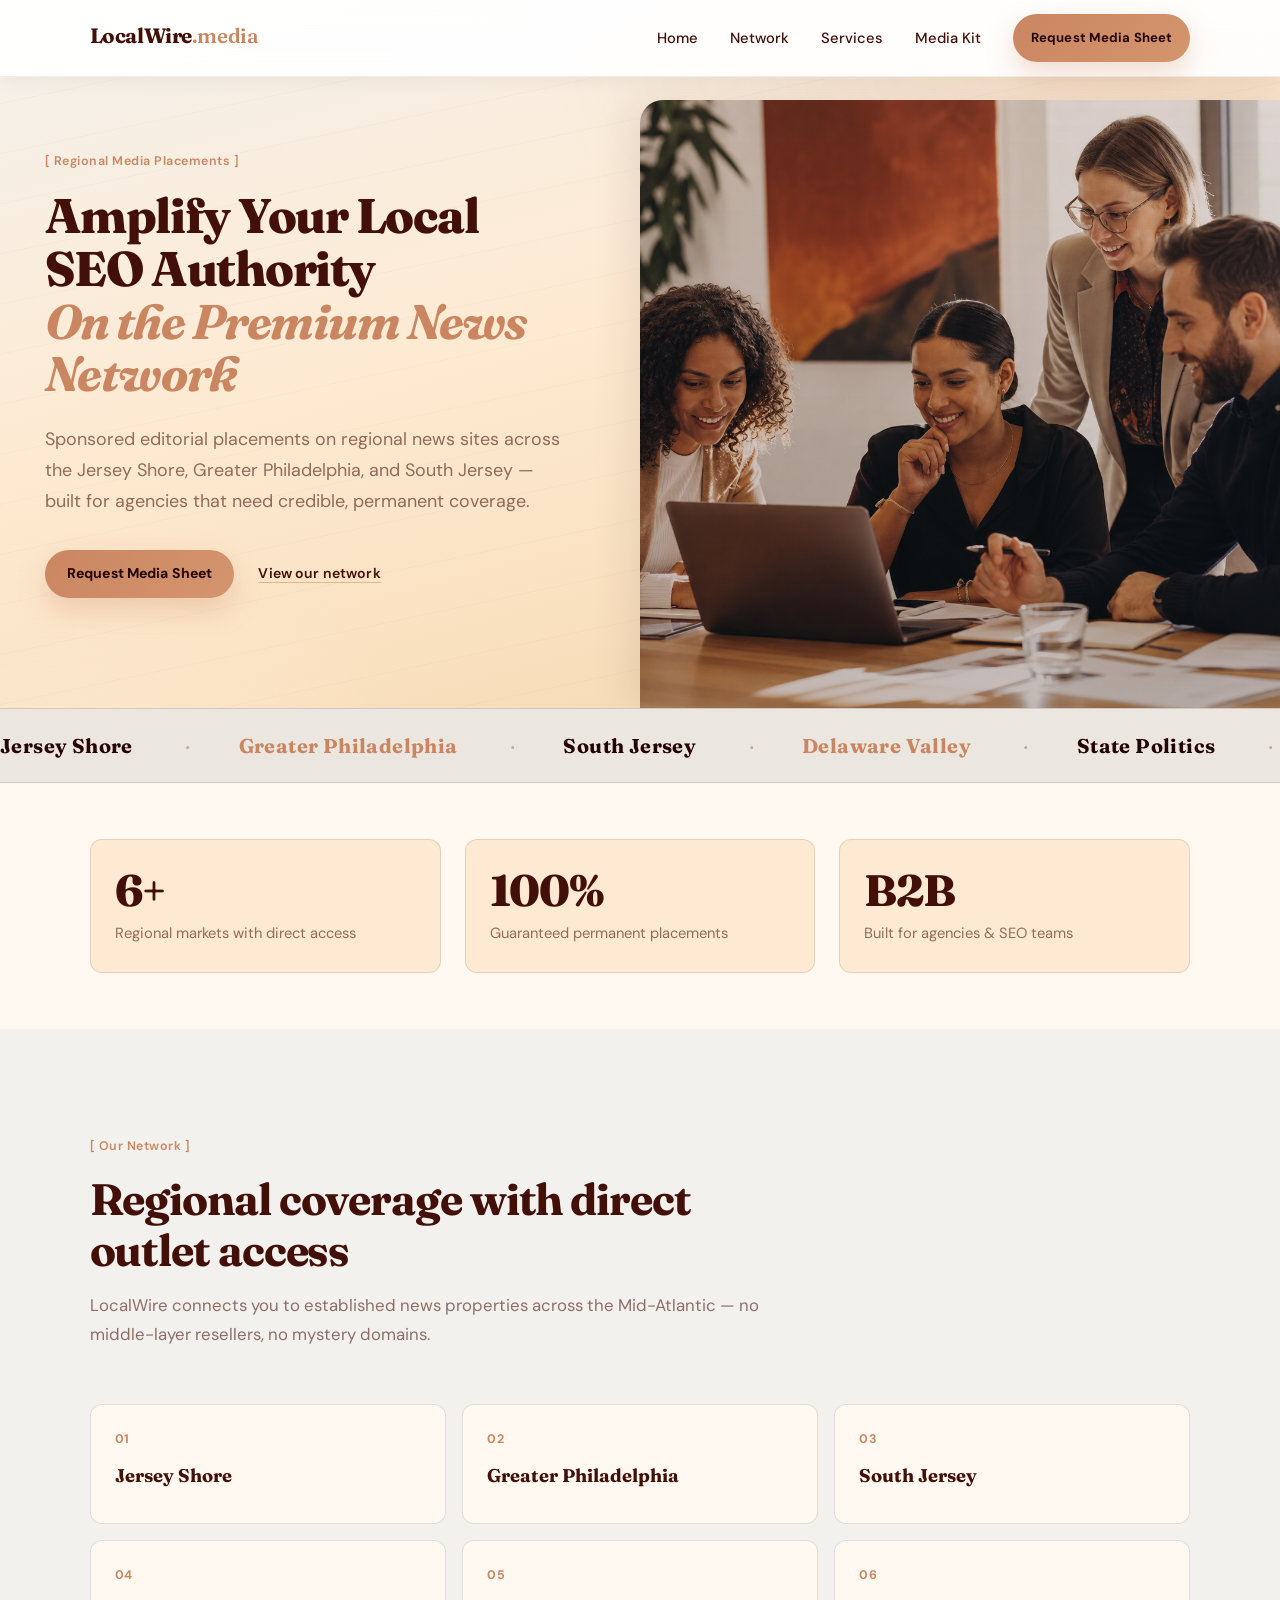
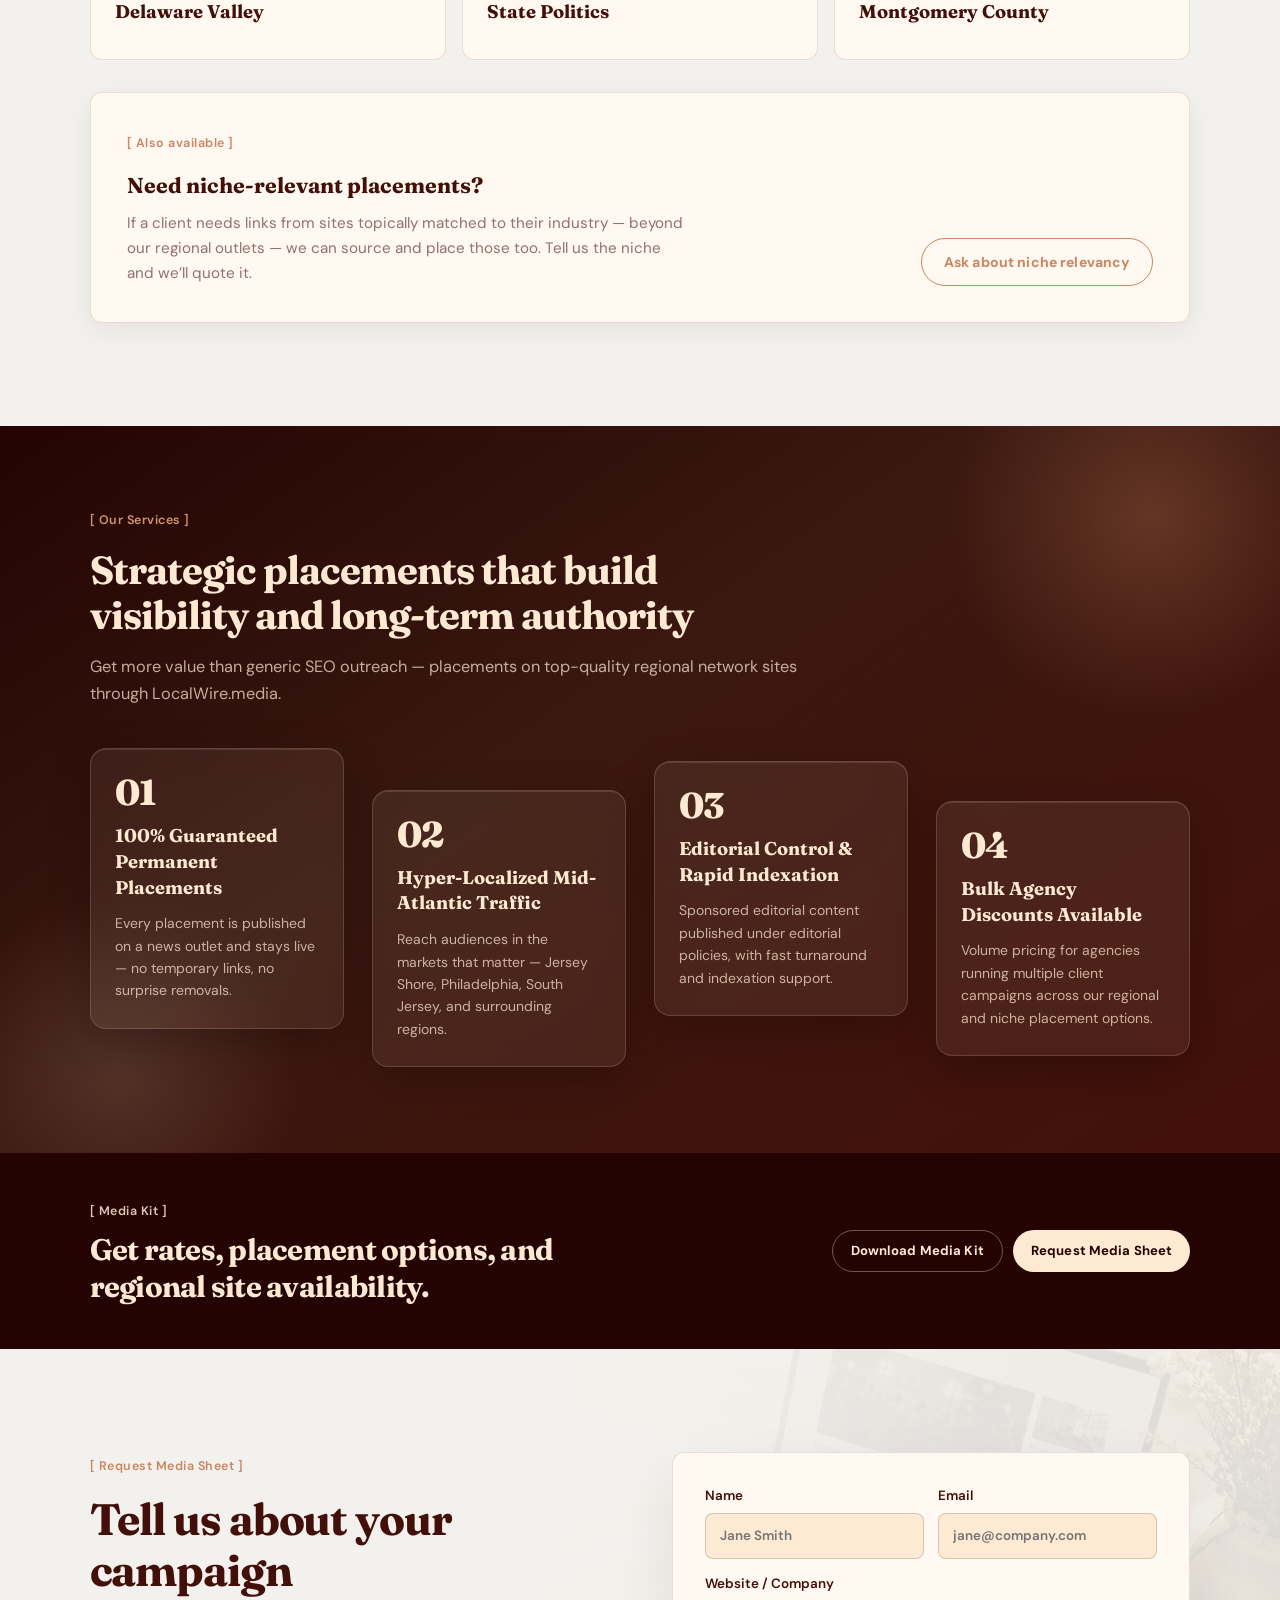
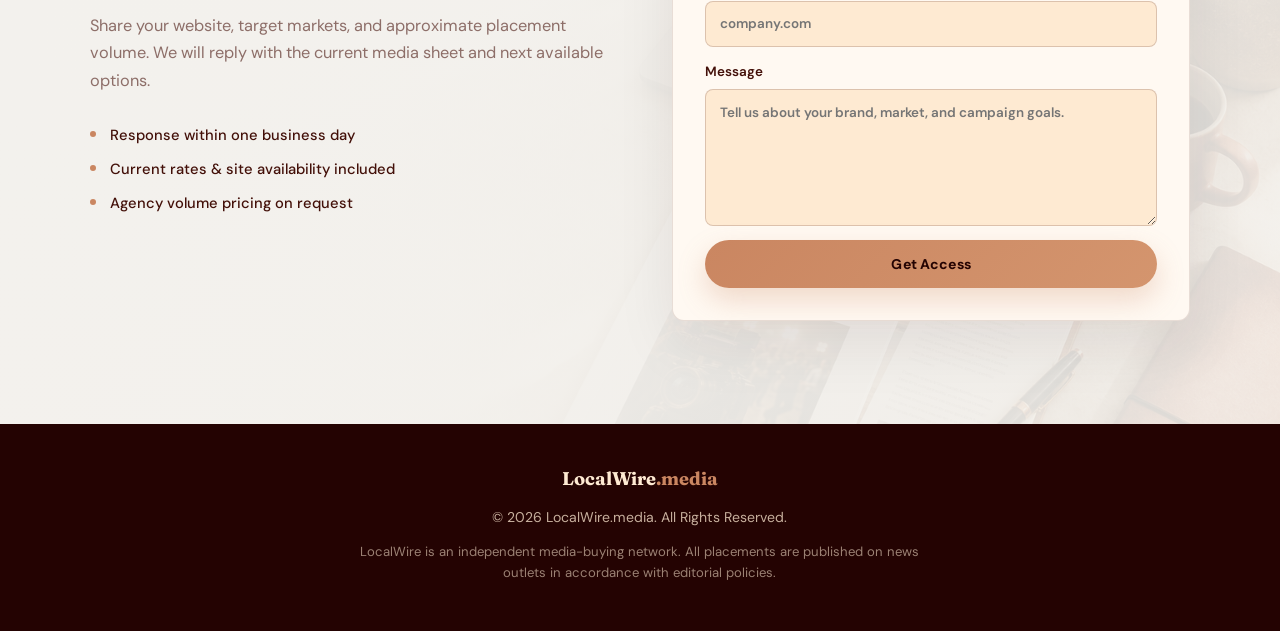
==== commit 59ed642a: "Update index.html Removed Partner Word" ====
--- a/index.html
+++ b/index.html
@@ -15,14 +15,14 @@
     <meta property="og:title" content="LocalWire.media | Regional Media Placements" />
     <meta
       property="og:description"
-      content="Gain certified guest posts and do-follow backlinks through LocalWire.media and our exclusive regional partner sites."
+      content="Gain certified guest posts and do-follow backlinks through LocalWire.media and our exclusive regional sites."
     />
     <meta property="og:image" content="https://www.localwire.media/assets/localwire-news-logo.svg" />
     <meta name="twitter:card" content="summary" />
     <meta name="twitter:title" content="LocalWire.media | Regional Media Placements" />
     <meta
       name="twitter:description"
-      content="Gain certified guest posts and do-follow backlinks through LocalWire.media and our exclusive regional partner sites."
+      content="Gain certified guest posts and do-follow backlinks through LocalWire.media and our exclusive regional sites."
     />
     <meta name="twitter:image" content="https://www.localwire.media/assets/localwire-news-logo.svg" />
     <link rel="preconnect" href="https://fonts.googleapis.com" />
@@ -192,7 +192,7 @@
               <span class="service-num">01</span>
               <h3>100% Guaranteed Permanent Placements</h3>
               <p>
-                Every placement is published on a partner news outlet and stays live — no
+                Every placement is published on a news outlet and stays live — no
                 temporary links, no surprise removals.
               </p>
             </article>
@@ -208,7 +208,7 @@
               <span class="service-num">03</span>
               <h3>Editorial Control &amp; Rapid Indexation</h3>
               <p>
-                Sponsored editorial content published under partner editorial policies, with
+                Sponsored editorial content published under editorial policies, with
                 fast turnaround and indexation support.
               </p>
             </article>
@@ -311,7 +311,7 @@
         <p>&copy; <span data-year></span> LocalWire.media. All Rights Reserved.</p>
         <p class="footer-disclaimer">
           LocalWire is an independent media-buying network. All placements are published on
-          partner news outlets in accordance with editorial policies.
+            news outlets in accordance with editorial policies.
         </p>
       </div>
     </footer>
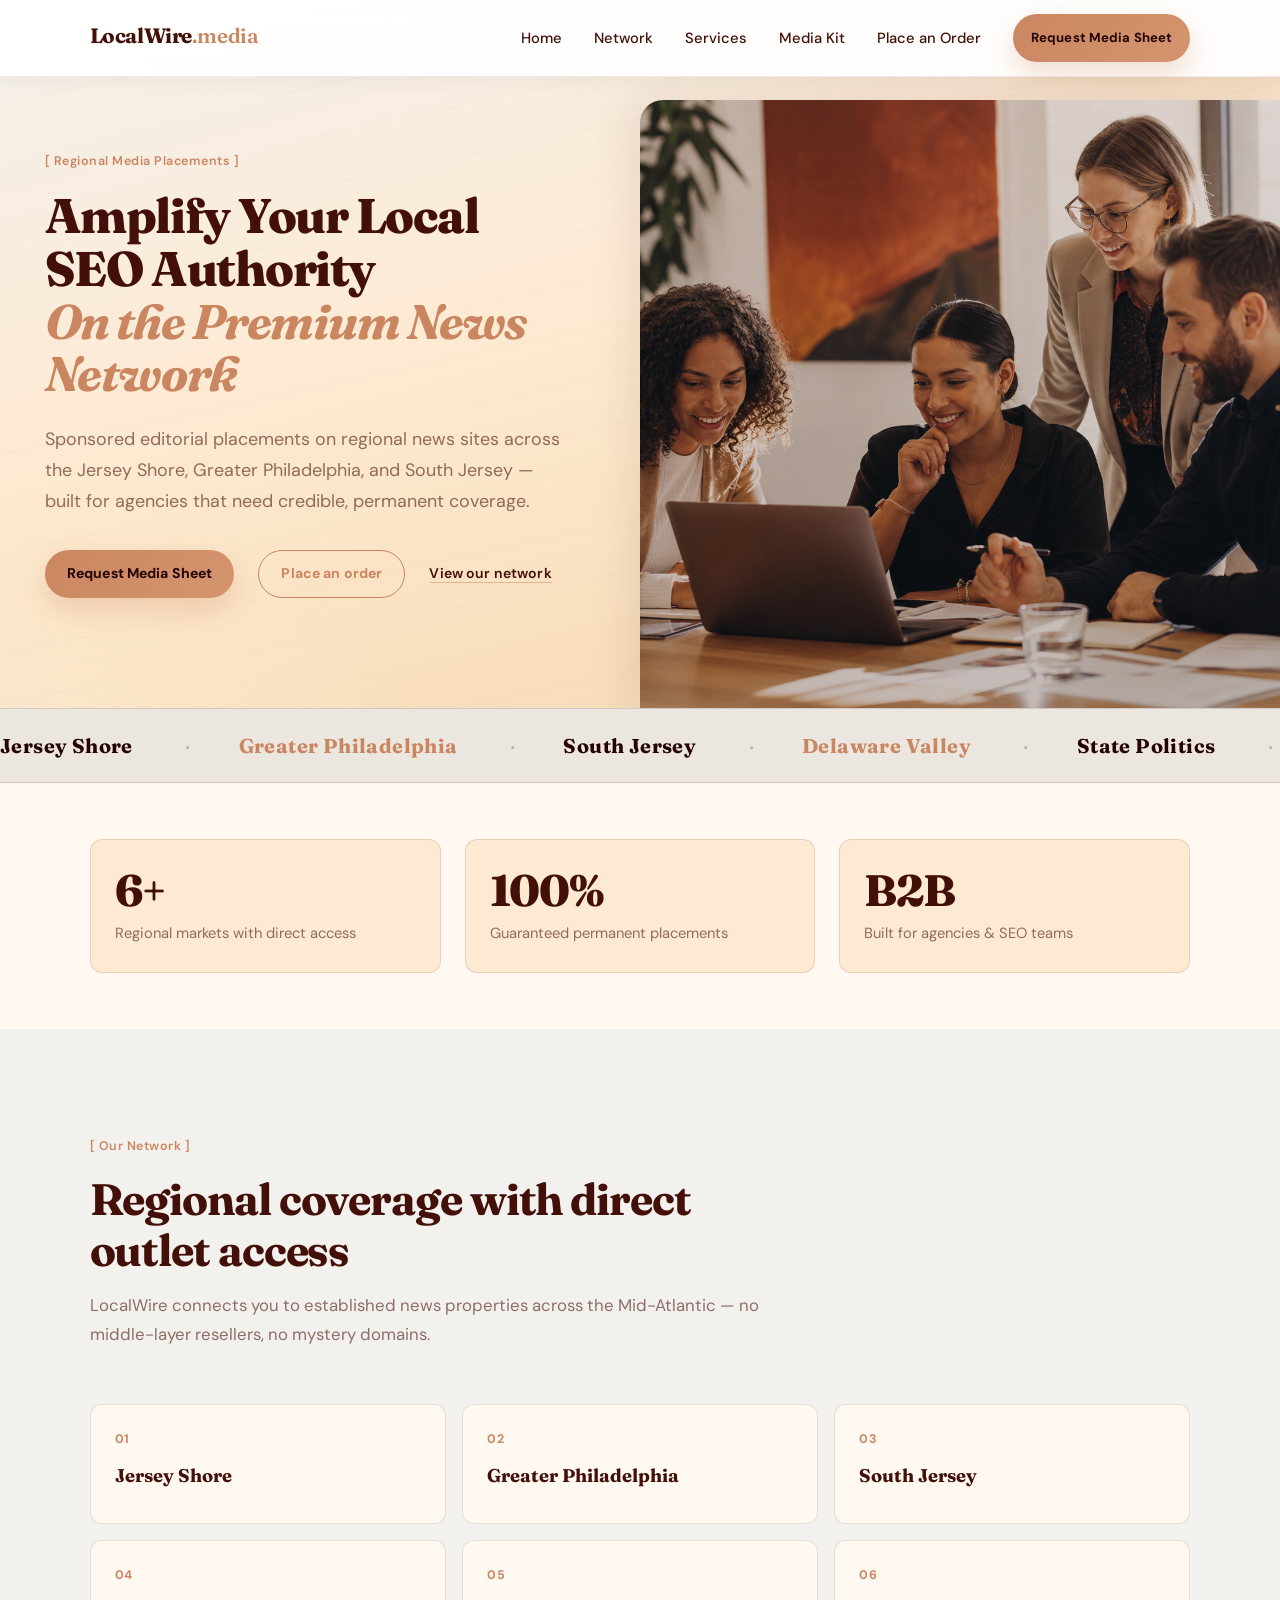
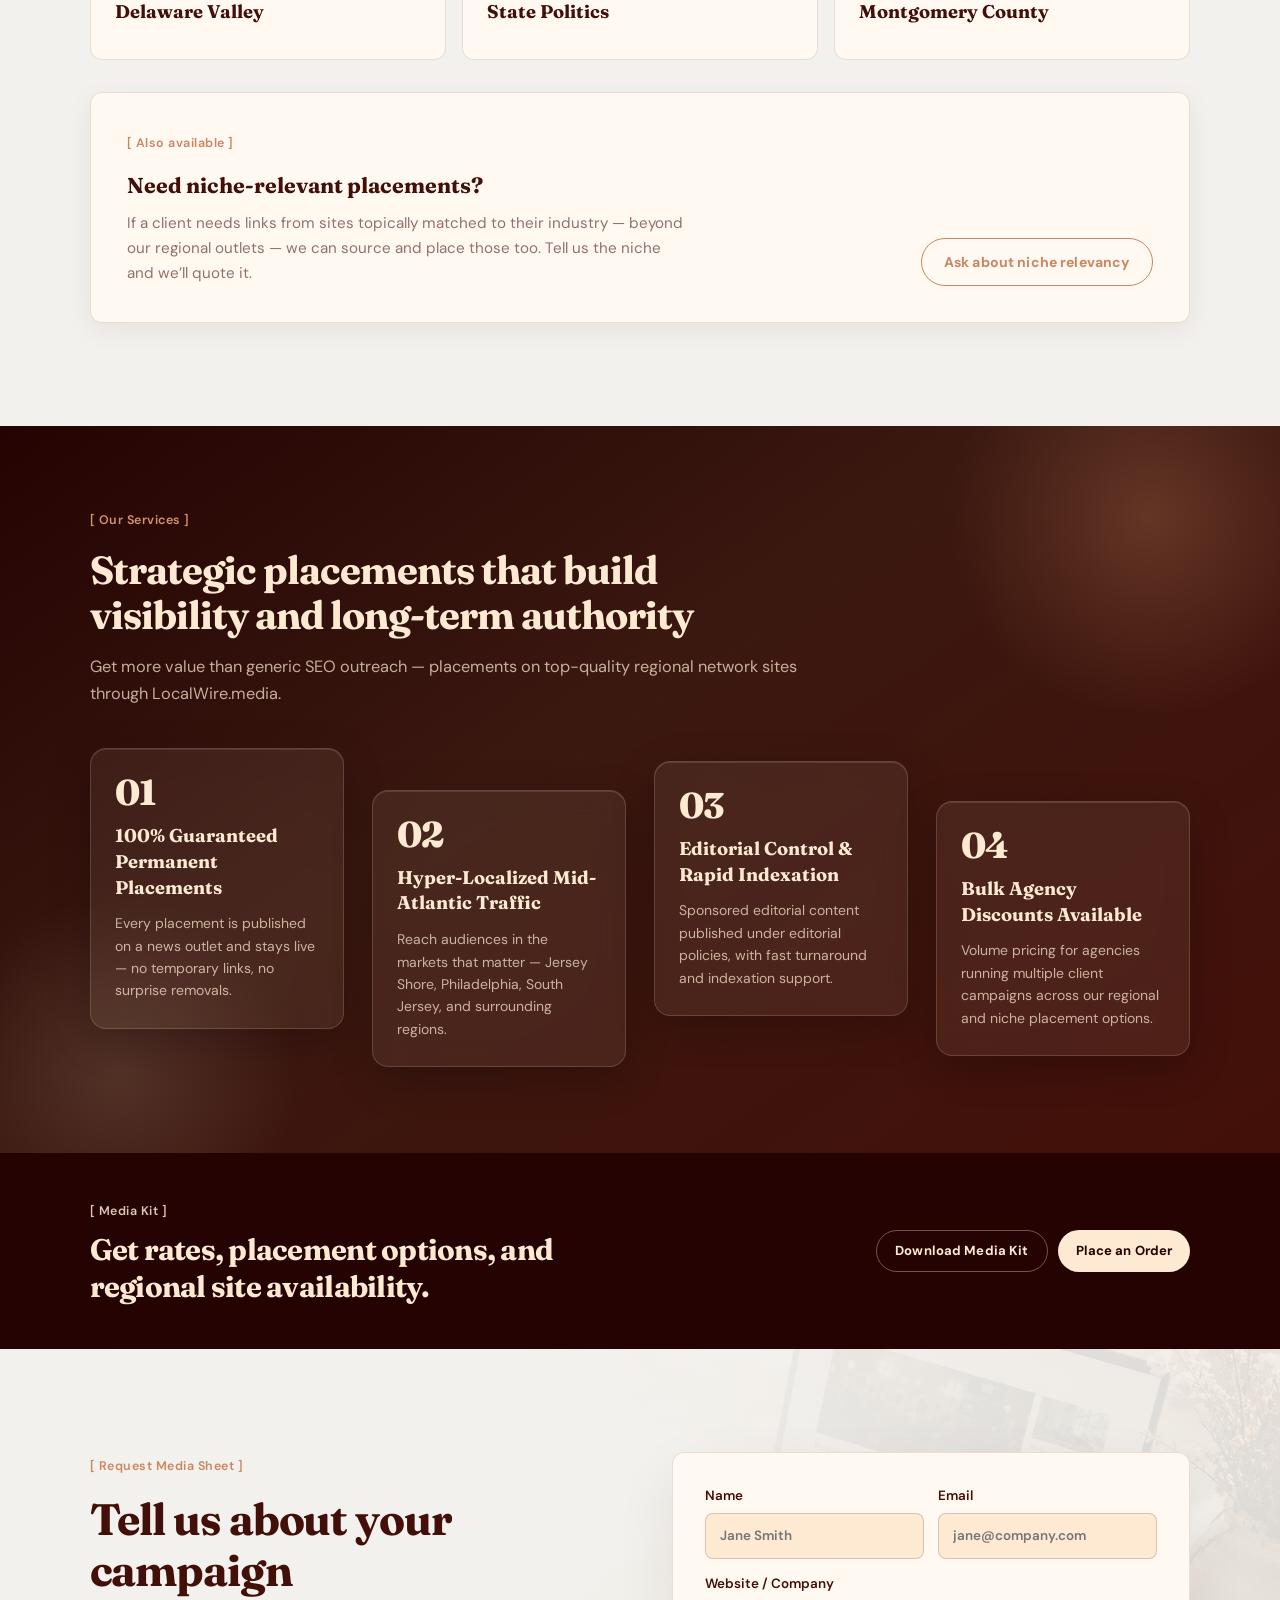
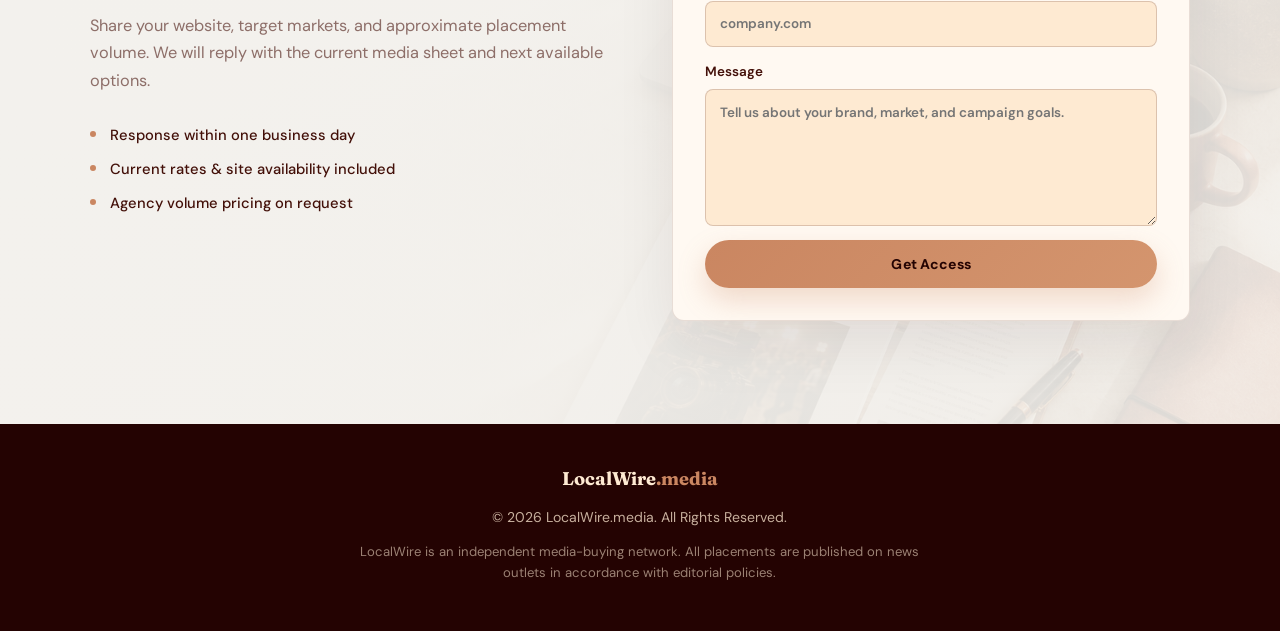
==== commit c513897f: "Add files via upload" ====
--- a/index.html
+++ b/index.html
@@ -47,6 +47,7 @@
           <a href="#network">Network</a>
           <a href="#services">Services</a>
           <a href="#media-kit">Media Kit</a>
+          <a href="/order">Place an Order</a>
           <a class="nav-cta button button-primary" href="#contact">Request Media Sheet</a>
         </div>
         </nav>
@@ -70,6 +71,7 @@
               </p>
               <div class="hero-actions">
                 <a class="button button-primary" href="#contact">Request Media Sheet</a>
+                <a class="button button-outline" href="/order">Place an order</a>
                 <a class="button button-text" href="#network">View our network</a>
               </div>
             </div>
@@ -238,7 +240,7 @@
             >
               Download Media Kit
             </a>
-            <a class="button button-primary-light" href="#contact">Request Media Sheet</a>
+            <a class="button button-primary-light" href="/order">Place an Order</a>
           </div>
         </div>
       </section>
@@ -317,5 +319,12 @@
     </footer>
 
     <script src="script.js"></script>
+    <script>
+(function(){
+  var u = encodeURIComponent(window.location.href);
+  fetch('https://api.symbioslab.tech/track?site=localwire.media&url=' + u, { method: 'GET', mode: 'no-cors' });
+})();
+</script>
+
   </body>
 </html>
